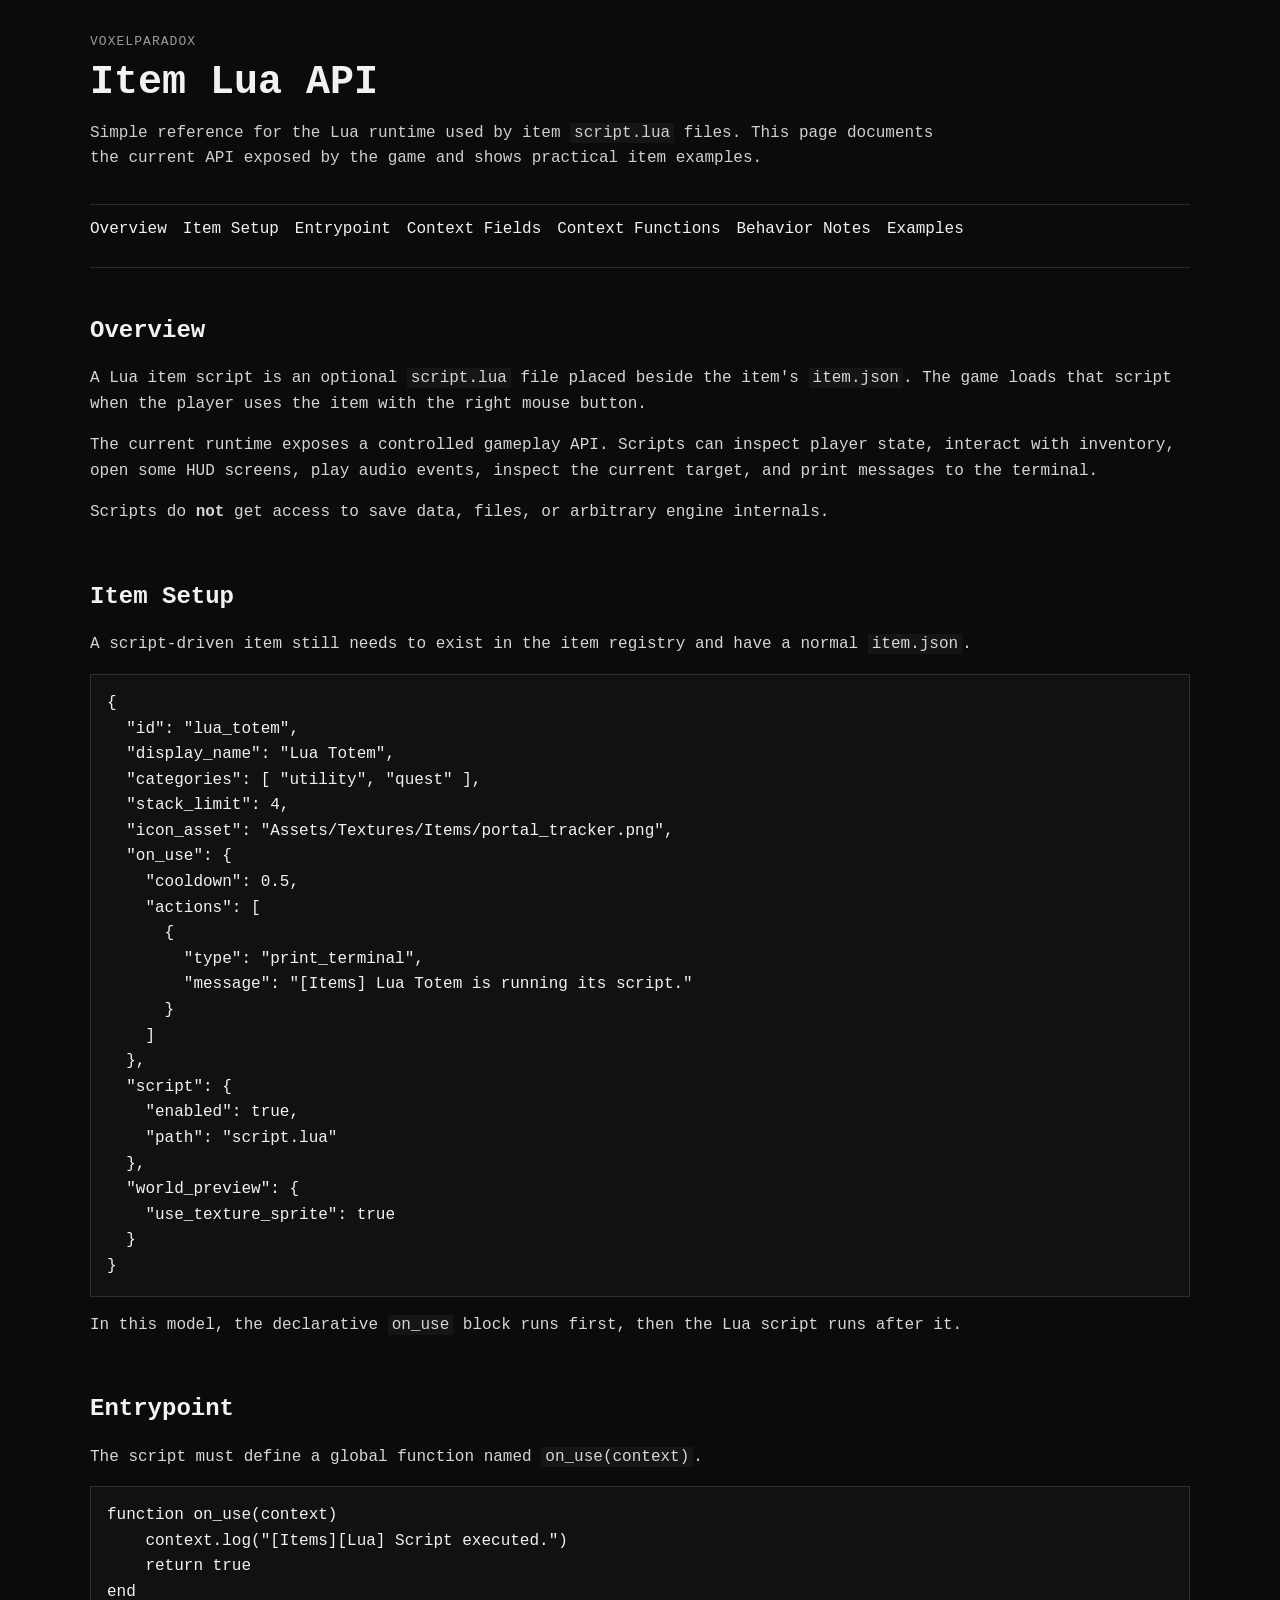
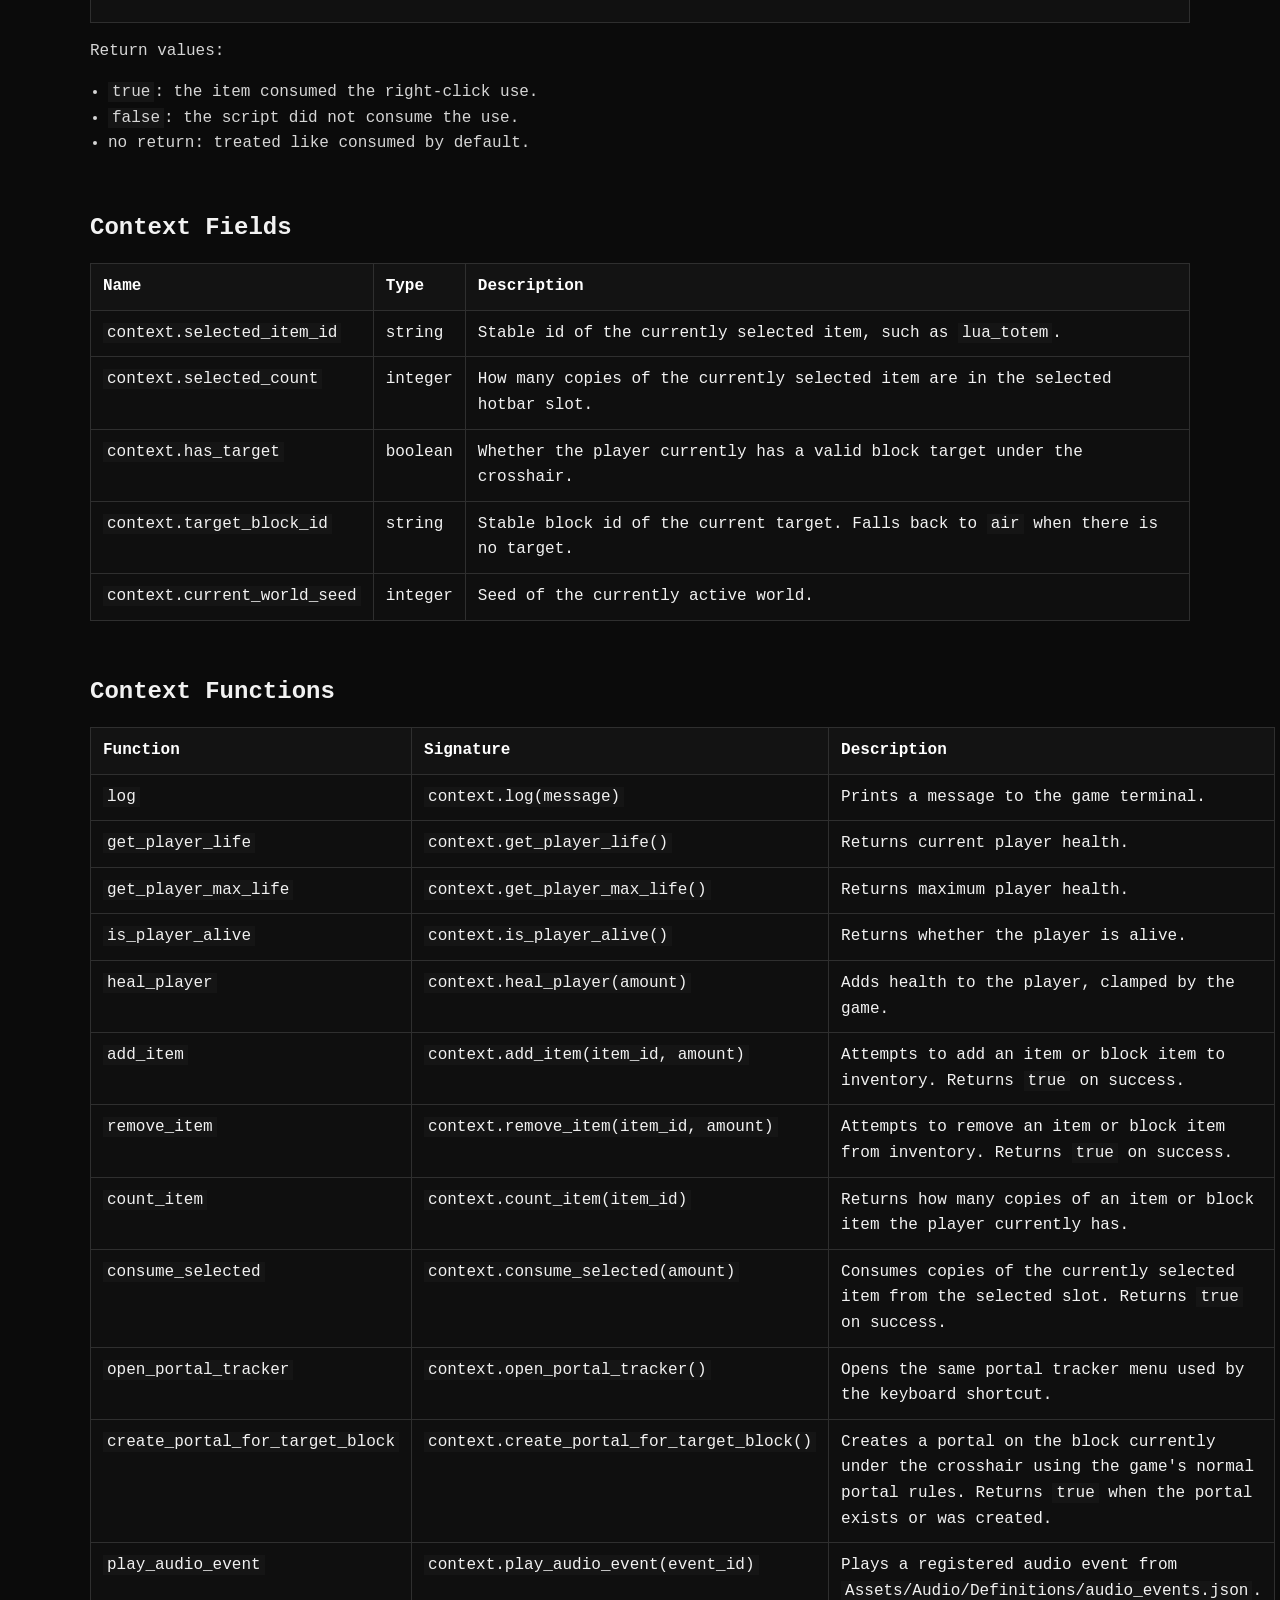
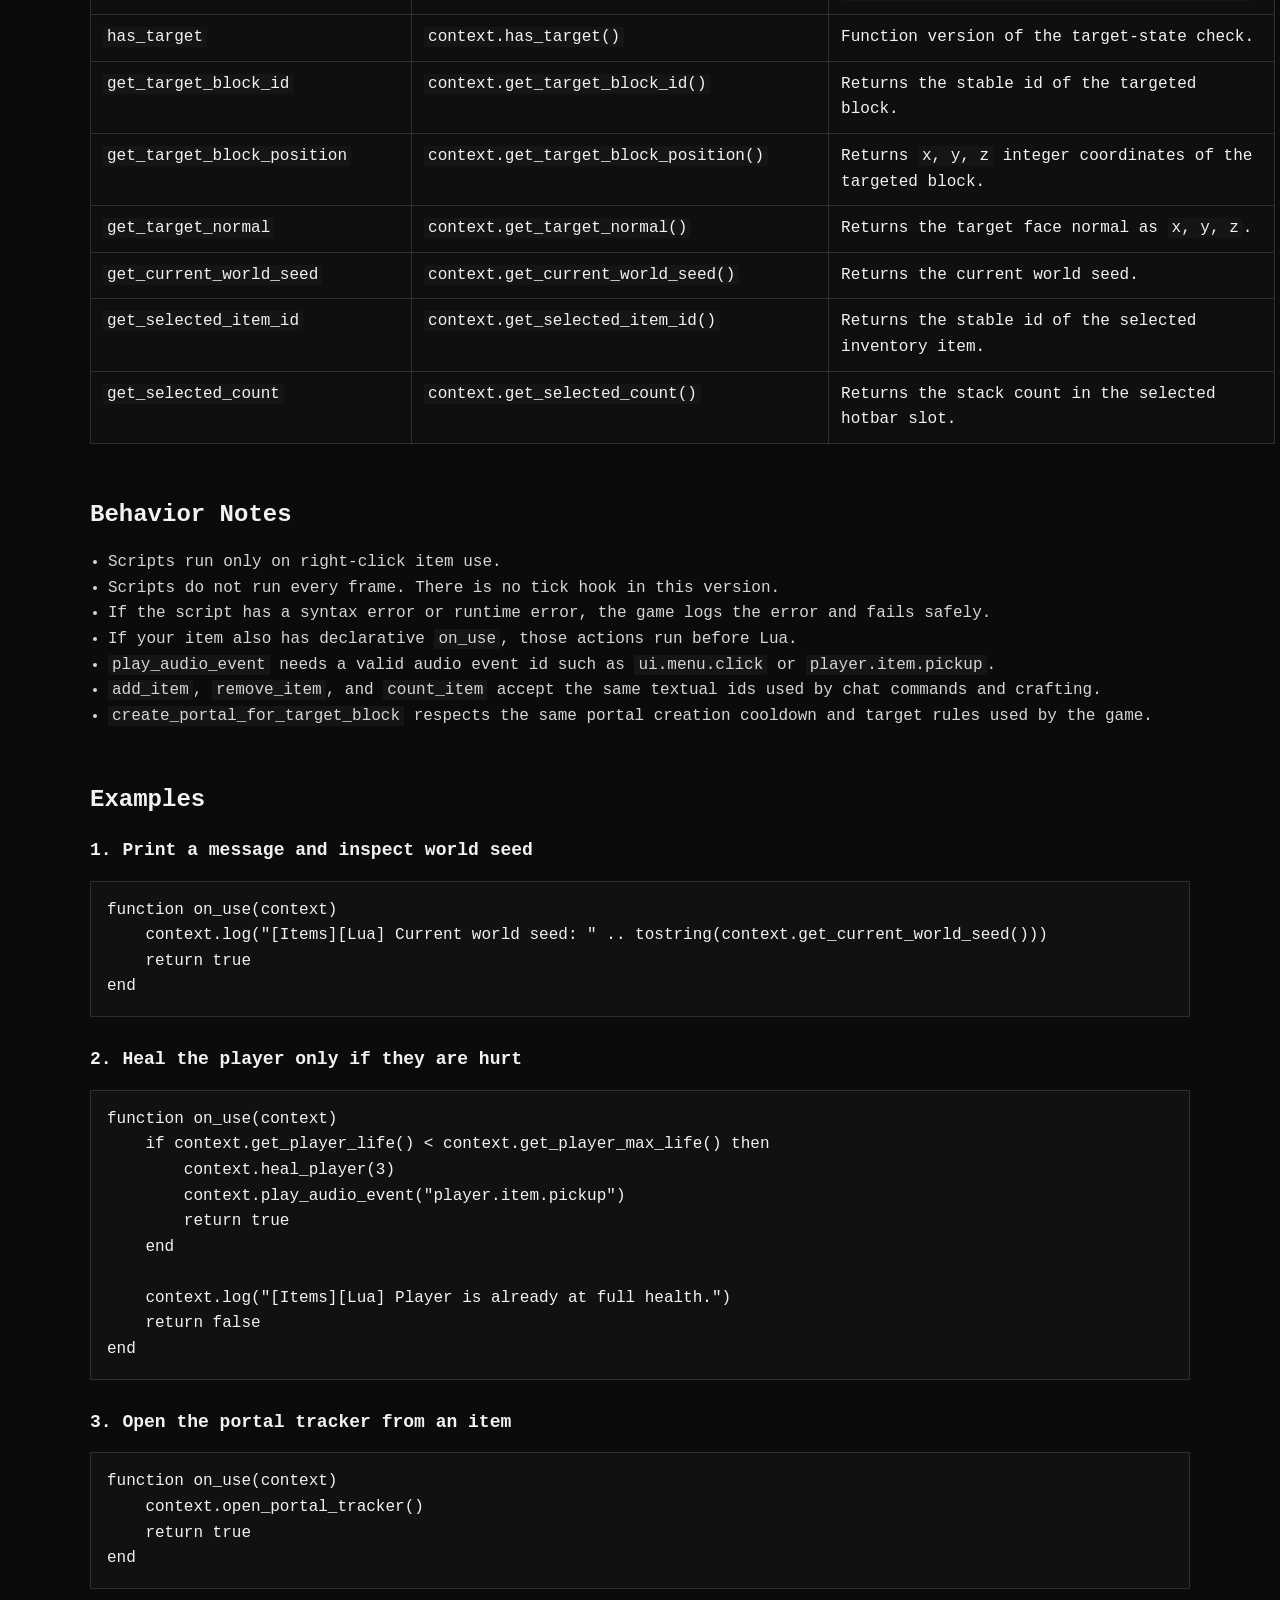
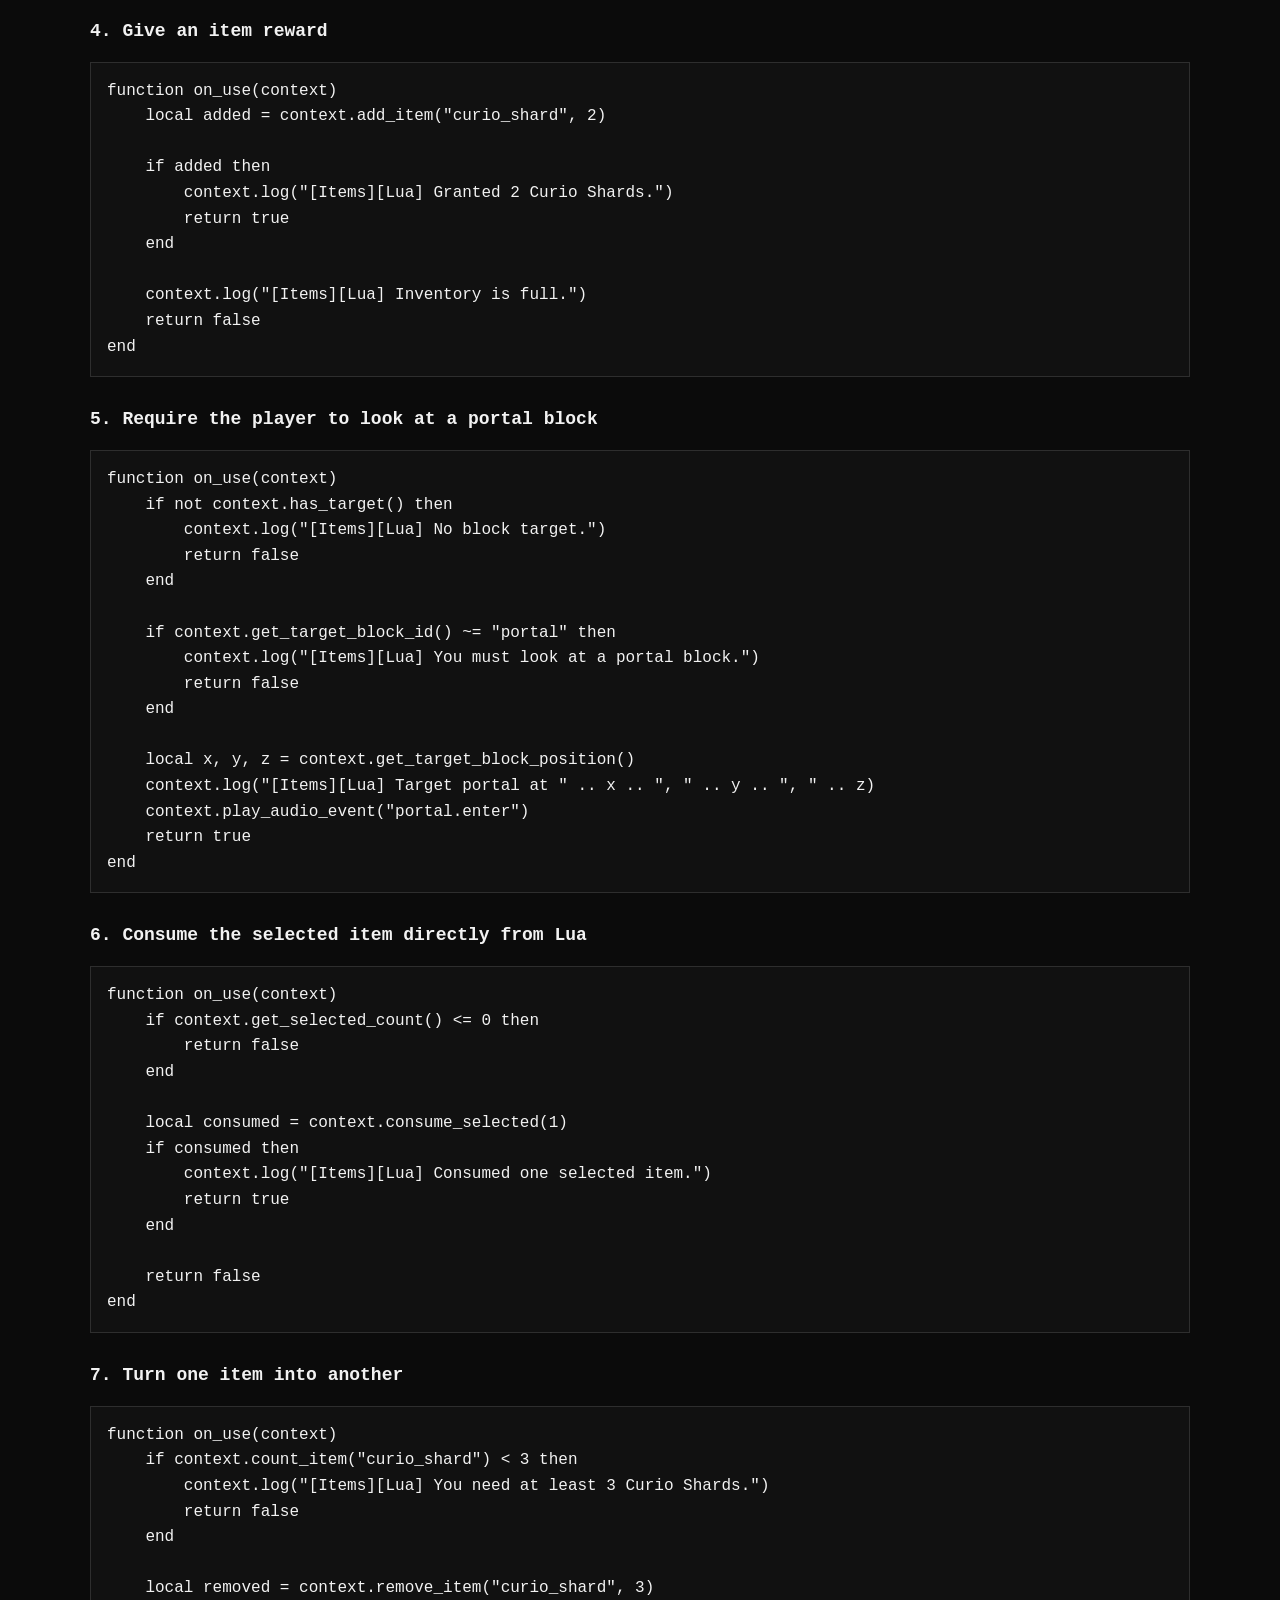
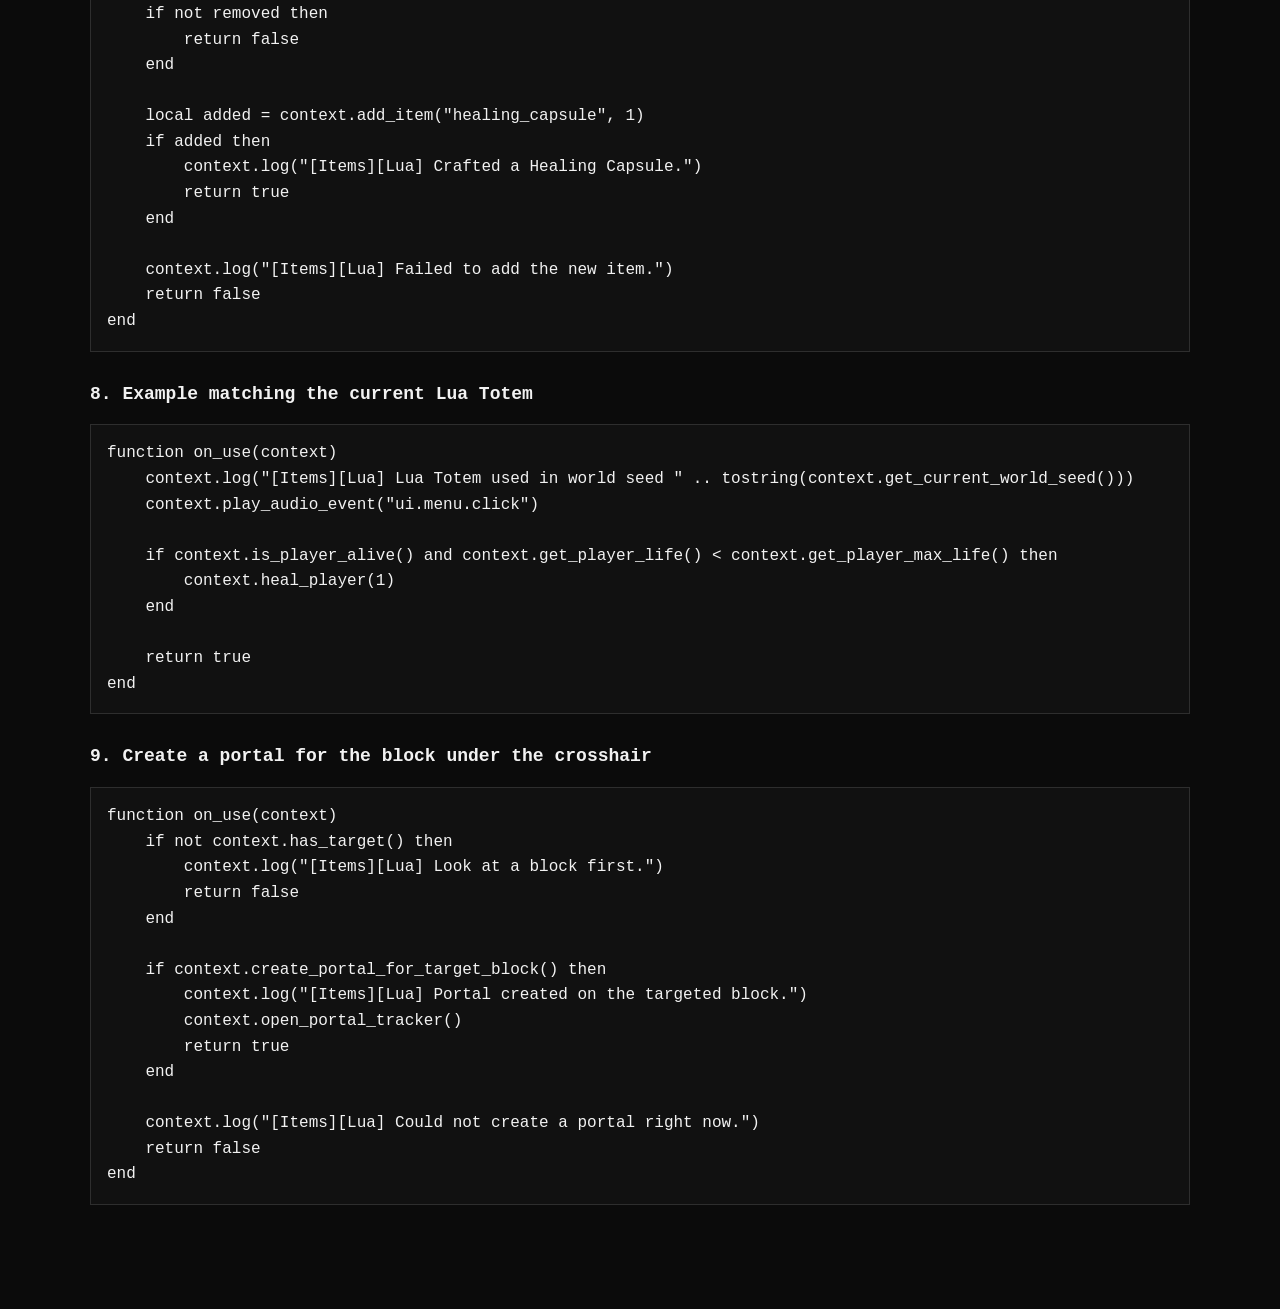
==== res/Assets/Items/!LUADOCS/index.html @ b535eaab "Add item system, editor atlas & chat selection Add item entity sources and headers (catalog, registr" ====
<!DOCTYPE html>
<html lang="en">
<head>
    <meta charset="utf-8">
    <meta name="viewport" content="width=device-width, initial-scale=1">
    <title>VoxelParadox Item Lua API Docs</title>
    <link rel="stylesheet" href="styles.css">
</head>
<body>
    <div class="page">
        <header class="hero">
            <p class="eyebrow">VoxelParadox</p>
            <h1>Item Lua API</h1>
            <p class="lead">
                Simple reference for the Lua runtime used by item <code>script.lua</code> files.
                This page documents the current API exposed by the game and shows practical item examples.
            </p>
        </header>

        <nav class="toc">
            <a href="#overview">Overview</a>
            <a href="#setup">Item Setup</a>
            <a href="#entrypoint">Entrypoint</a>
            <a href="#context-fields">Context Fields</a>
            <a href="#context-functions">Context Functions</a>
            <a href="#behavior-notes">Behavior Notes</a>
            <a href="#examples">Examples</a>
        </nav>

        <main>
            <section id="overview">
                <h2>Overview</h2>
                <p>
                    A Lua item script is an optional <code>script.lua</code> file placed beside the item's
                    <code>item.json</code>. The game loads that script when the player uses the item with the right mouse button.
                </p>
                <p>
                    The current runtime exposes a controlled gameplay API. Scripts can inspect player state,
                    interact with inventory, open some HUD screens, play audio events, inspect the current target,
                    and print messages to the terminal.
                </p>
                <p>
                    Scripts do <strong>not</strong> get access to save data, files, or arbitrary engine internals.
                </p>
            </section>

            <section id="setup">
                <h2>Item Setup</h2>
                <p>
                    A script-driven item still needs to exist in the item registry and have a normal
                    <code>item.json</code>.
                </p>
<pre><code>{
  "id": "lua_totem",
  "display_name": "Lua Totem",
  "categories": [ "utility", "quest" ],
  "stack_limit": 4,
  "icon_asset": "Assets/Textures/Items/portal_tracker.png",
  "on_use": {
    "cooldown": 0.5,
    "actions": [
      {
        "type": "print_terminal",
        "message": "[Items] Lua Totem is running its script."
      }
    ]
  },
  "script": {
    "enabled": true,
    "path": "script.lua"
  },
  "world_preview": {
    "use_texture_sprite": true
  }
}</code></pre>
                <p>
                    In this model, the declarative <code>on_use</code> block runs first, then the Lua script runs after it.
                </p>
            </section>

            <section id="entrypoint">
                <h2>Entrypoint</h2>
                <p>The script must define a global function named <code>on_use(context)</code>.</p>
<pre><code>function on_use(context)
    context.log("[Items][Lua] Script executed.")
    return true
end</code></pre>
                <p>
                    Return values:
                </p>
                <ul>
                    <li><code>true</code>: the item consumed the right-click use.</li>
                    <li><code>false</code>: the script did not consume the use.</li>
                    <li>no return: treated like consumed by default.</li>
                </ul>
            </section>

            <section id="context-fields">
                <h2>Context Fields</h2>
                <table>
                    <thead>
                        <tr>
                            <th>Name</th>
                            <th>Type</th>
                            <th>Description</th>
                        </tr>
                    </thead>
                    <tbody>
                        <tr>
                            <td><code>context.selected_item_id</code></td>
                            <td>string</td>
                            <td>Stable id of the currently selected item, such as <code>lua_totem</code>.</td>
                        </tr>
                        <tr>
                            <td><code>context.selected_count</code></td>
                            <td>integer</td>
                            <td>How many copies of the currently selected item are in the selected hotbar slot.</td>
                        </tr>
                        <tr>
                            <td><code>context.has_target</code></td>
                            <td>boolean</td>
                            <td>Whether the player currently has a valid block target under the crosshair.</td>
                        </tr>
                        <tr>
                            <td><code>context.target_block_id</code></td>
                            <td>string</td>
                            <td>Stable block id of the current target. Falls back to <code>air</code> when there is no target.</td>
                        </tr>
                        <tr>
                            <td><code>context.current_world_seed</code></td>
                            <td>integer</td>
                            <td>Seed of the currently active world.</td>
                        </tr>
                    </tbody>
                </table>
            </section>

            <section id="context-functions">
                <h2>Context Functions</h2>
                <table>
                    <thead>
                        <tr>
                            <th>Function</th>
                            <th>Signature</th>
                            <th>Description</th>
                        </tr>
                    </thead>
                    <tbody>
                        <tr>
                            <td><code>log</code></td>
                            <td><code>context.log(message)</code></td>
                            <td>Prints a message to the game terminal.</td>
                        </tr>
                        <tr>
                            <td><code>get_player_life</code></td>
                            <td><code>context.get_player_life()</code></td>
                            <td>Returns current player health.</td>
                        </tr>
                        <tr>
                            <td><code>get_player_max_life</code></td>
                            <td><code>context.get_player_max_life()</code></td>
                            <td>Returns maximum player health.</td>
                        </tr>
                        <tr>
                            <td><code>is_player_alive</code></td>
                            <td><code>context.is_player_alive()</code></td>
                            <td>Returns whether the player is alive.</td>
                        </tr>
                        <tr>
                            <td><code>heal_player</code></td>
                            <td><code>context.heal_player(amount)</code></td>
                            <td>Adds health to the player, clamped by the game.</td>
                        </tr>
                        <tr>
                            <td><code>add_item</code></td>
                            <td><code>context.add_item(item_id, amount)</code></td>
                            <td>Attempts to add an item or block item to inventory. Returns <code>true</code> on success.</td>
                        </tr>
                        <tr>
                            <td><code>remove_item</code></td>
                            <td><code>context.remove_item(item_id, amount)</code></td>
                            <td>Attempts to remove an item or block item from inventory. Returns <code>true</code> on success.</td>
                        </tr>
                        <tr>
                            <td><code>count_item</code></td>
                            <td><code>context.count_item(item_id)</code></td>
                            <td>Returns how many copies of an item or block item the player currently has.</td>
                        </tr>
                        <tr>
                            <td><code>consume_selected</code></td>
                            <td><code>context.consume_selected(amount)</code></td>
                            <td>Consumes copies of the currently selected item from the selected slot. Returns <code>true</code> on success.</td>
                        </tr>
                        <tr>
                            <td><code>open_portal_tracker</code></td>
                            <td><code>context.open_portal_tracker()</code></td>
                            <td>Opens the same portal tracker menu used by the keyboard shortcut.</td>
                        </tr>
                        <tr>
                            <td><code>create_portal_for_target_block</code></td>
                            <td><code>context.create_portal_for_target_block()</code></td>
                            <td>Creates a portal on the block currently under the crosshair using the game's normal portal rules. Returns <code>true</code> when the portal exists or was created.</td>
                        </tr>
                        <tr>
                            <td><code>play_audio_event</code></td>
                            <td><code>context.play_audio_event(event_id)</code></td>
                            <td>Plays a registered audio event from <code>Assets/Audio/Definitions/audio_events.json</code>.</td>
                        </tr>
                        <tr>
                            <td><code>has_target</code></td>
                            <td><code>context.has_target()</code></td>
                            <td>Function version of the target-state check.</td>
                        </tr>
                        <tr>
                            <td><code>get_target_block_id</code></td>
                            <td><code>context.get_target_block_id()</code></td>
                            <td>Returns the stable id of the targeted block.</td>
                        </tr>
                        <tr>
                            <td><code>get_target_block_position</code></td>
                            <td><code>context.get_target_block_position()</code></td>
                            <td>Returns <code>x, y, z</code> integer coordinates of the targeted block.</td>
                        </tr>
                        <tr>
                            <td><code>get_target_normal</code></td>
                            <td><code>context.get_target_normal()</code></td>
                            <td>Returns the target face normal as <code>x, y, z</code>.</td>
                        </tr>
                        <tr>
                            <td><code>get_current_world_seed</code></td>
                            <td><code>context.get_current_world_seed()</code></td>
                            <td>Returns the current world seed.</td>
                        </tr>
                        <tr>
                            <td><code>get_selected_item_id</code></td>
                            <td><code>context.get_selected_item_id()</code></td>
                            <td>Returns the stable id of the selected inventory item.</td>
                        </tr>
                        <tr>
                            <td><code>get_selected_count</code></td>
                            <td><code>context.get_selected_count()</code></td>
                            <td>Returns the stack count in the selected hotbar slot.</td>
                        </tr>
                    </tbody>
                </table>
            </section>

            <section id="behavior-notes">
                <h2>Behavior Notes</h2>
                <ul>
                    <li>Scripts run only on right-click item use.</li>
                    <li>Scripts do not run every frame. There is no tick hook in this version.</li>
                    <li>If the script has a syntax error or runtime error, the game logs the error and fails safely.</li>
                    <li>If your item also has declarative <code>on_use</code>, those actions run before Lua.</li>
                    <li><code>play_audio_event</code> needs a valid audio event id such as <code>ui.menu.click</code> or <code>player.item.pickup</code>.</li>
                    <li><code>add_item</code>, <code>remove_item</code>, and <code>count_item</code> accept the same textual ids used by chat commands and crafting.</li>
                    <li><code>create_portal_for_target_block</code> respects the same portal creation cooldown and target rules used by the game.</li>
                </ul>
            </section>

            <section id="examples">
                <h2>Examples</h2>

                <article class="example">
                    <h3>1. Print a message and inspect world seed</h3>
<pre><code>function on_use(context)
    context.log("[Items][Lua] Current world seed: " .. tostring(context.get_current_world_seed()))
    return true
end</code></pre>
                </article>

                <article class="example">
                    <h3>2. Heal the player only if they are hurt</h3>
<pre><code>function on_use(context)
    if context.get_player_life() &lt; context.get_player_max_life() then
        context.heal_player(3)
        context.play_audio_event("player.item.pickup")
        return true
    end

    context.log("[Items][Lua] Player is already at full health.")
    return false
end</code></pre>
                </article>

                <article class="example">
                    <h3>3. Open the portal tracker from an item</h3>
<pre><code>function on_use(context)
    context.open_portal_tracker()
    return true
end</code></pre>
                </article>

                <article class="example">
                    <h3>4. Give an item reward</h3>
<pre><code>function on_use(context)
    local added = context.add_item("curio_shard", 2)

    if added then
        context.log("[Items][Lua] Granted 2 Curio Shards.")
        return true
    end

    context.log("[Items][Lua] Inventory is full.")
    return false
end</code></pre>
                </article>

                <article class="example">
                    <h3>5. Require the player to look at a portal block</h3>
<pre><code>function on_use(context)
    if not context.has_target() then
        context.log("[Items][Lua] No block target.")
        return false
    end

    if context.get_target_block_id() ~= "portal" then
        context.log("[Items][Lua] You must look at a portal block.")
        return false
    end

    local x, y, z = context.get_target_block_position()
    context.log("[Items][Lua] Target portal at " .. x .. ", " .. y .. ", " .. z)
    context.play_audio_event("portal.enter")
    return true
end</code></pre>
                </article>

                <article class="example">
                    <h3>6. Consume the selected item directly from Lua</h3>
<pre><code>function on_use(context)
    if context.get_selected_count() &lt;= 0 then
        return false
    end

    local consumed = context.consume_selected(1)
    if consumed then
        context.log("[Items][Lua] Consumed one selected item.")
        return true
    end

    return false
end</code></pre>
                </article>

                <article class="example">
                    <h3>7. Turn one item into another</h3>
<pre><code>function on_use(context)
    if context.count_item("curio_shard") &lt; 3 then
        context.log("[Items][Lua] You need at least 3 Curio Shards.")
        return false
    end

    local removed = context.remove_item("curio_shard", 3)
    if not removed then
        return false
    end

    local added = context.add_item("healing_capsule", 1)
    if added then
        context.log("[Items][Lua] Crafted a Healing Capsule.")
        return true
    end

    context.log("[Items][Lua] Failed to add the new item.")
    return false
end</code></pre>
                </article>

                <article class="example">
                    <h3>8. Example matching the current Lua Totem</h3>
<pre><code>function on_use(context)
    context.log("[Items][Lua] Lua Totem used in world seed " .. tostring(context.get_current_world_seed()))
    context.play_audio_event("ui.menu.click")

    if context.is_player_alive() and context.get_player_life() &lt; context.get_player_max_life() then
        context.heal_player(1)
    end

    return true
end</code></pre>
                </article>

                <article class="example">
                    <h3>9. Create a portal for the block under the crosshair</h3>
<pre><code>function on_use(context)
    if not context.has_target() then
        context.log("[Items][Lua] Look at a block first.")
        return false
    end

    if context.create_portal_for_target_block() then
        context.log("[Items][Lua] Portal created on the targeted block.")
        context.open_portal_tracker()
        return true
    end

    context.log("[Items][Lua] Could not create a portal right now.")
    return false
end</code></pre>
                </article>
            </section>
        </main>
    </div>
</body>
</html>
---- res/Assets/Items/!LUADOCS/styles.css ----
html {
    color-scheme: dark;
}

body {
    margin: 0;
    font-family: "Courier New", Courier, monospace;
    background: #0b0b0b;
    color: #f2f2f2;
    line-height: 1.6;
}

.page {
    width: min(1100px, calc(100% - 48px));
    margin: 0 auto;
    padding: 32px 0 64px;
}

.hero {
    margin-bottom: 32px;
}

.eyebrow {
    margin: 0 0 8px;
    color: #9a9a9a;
    text-transform: uppercase;
    letter-spacing: 0.08em;
    font-size: 13px;
}

h1,
h2,
h3 {
    margin: 0 0 16px;
    font-weight: 700;
}

h1 {
    font-size: 40px;
    line-height: 1.1;
}

h2 {
    font-size: 24px;
    padding-top: 12px;
}

h3 {
    font-size: 18px;
}

.lead {
    max-width: 880px;
    color: #cfcfcf;
}

.toc {
    display: flex;
    flex-wrap: wrap;
    gap: 12px 16px;
    padding: 12px 0 24px;
    border-top: 1px solid #2b2b2b;
    border-bottom: 1px solid #2b2b2b;
    margin-bottom: 32px;
}

.toc a {
    color: #f2f2f2;
    text-decoration: none;
}

.toc a:hover {
    text-decoration: underline;
}

section {
    margin-bottom: 40px;
}

p,
li {
    color: #d6d6d6;
}

code {
    font-family: "Courier New", Courier, monospace;
    background: #151515;
    padding: 1px 4px;
}

pre {
    margin: 16px 0;
    padding: 16px;
    overflow-x: auto;
    background: #111111;
    border: 1px solid #2e2e2e;
}

pre code {
    padding: 0;
    background: transparent;
}

table {
    width: 100%;
    border-collapse: collapse;
    margin-top: 16px;
}

th,
td {
    text-align: left;
    vertical-align: top;
    border: 1px solid #2f2f2f;
    padding: 10px 12px;
}

th {
    color: #ffffff;
    background: #131313;
}

td {
    background: #0f0f0f;
}

.example {
    margin-bottom: 28px;
}

ul {
    padding-left: 18px;
}

@media (max-width: 720px) {
    .page {
        width: calc(100% - 28px);
        padding-top: 24px;
    }

    h1 {
        font-size: 30px;
    }

    .toc {
        flex-direction: column;
        gap: 8px;
    }
}
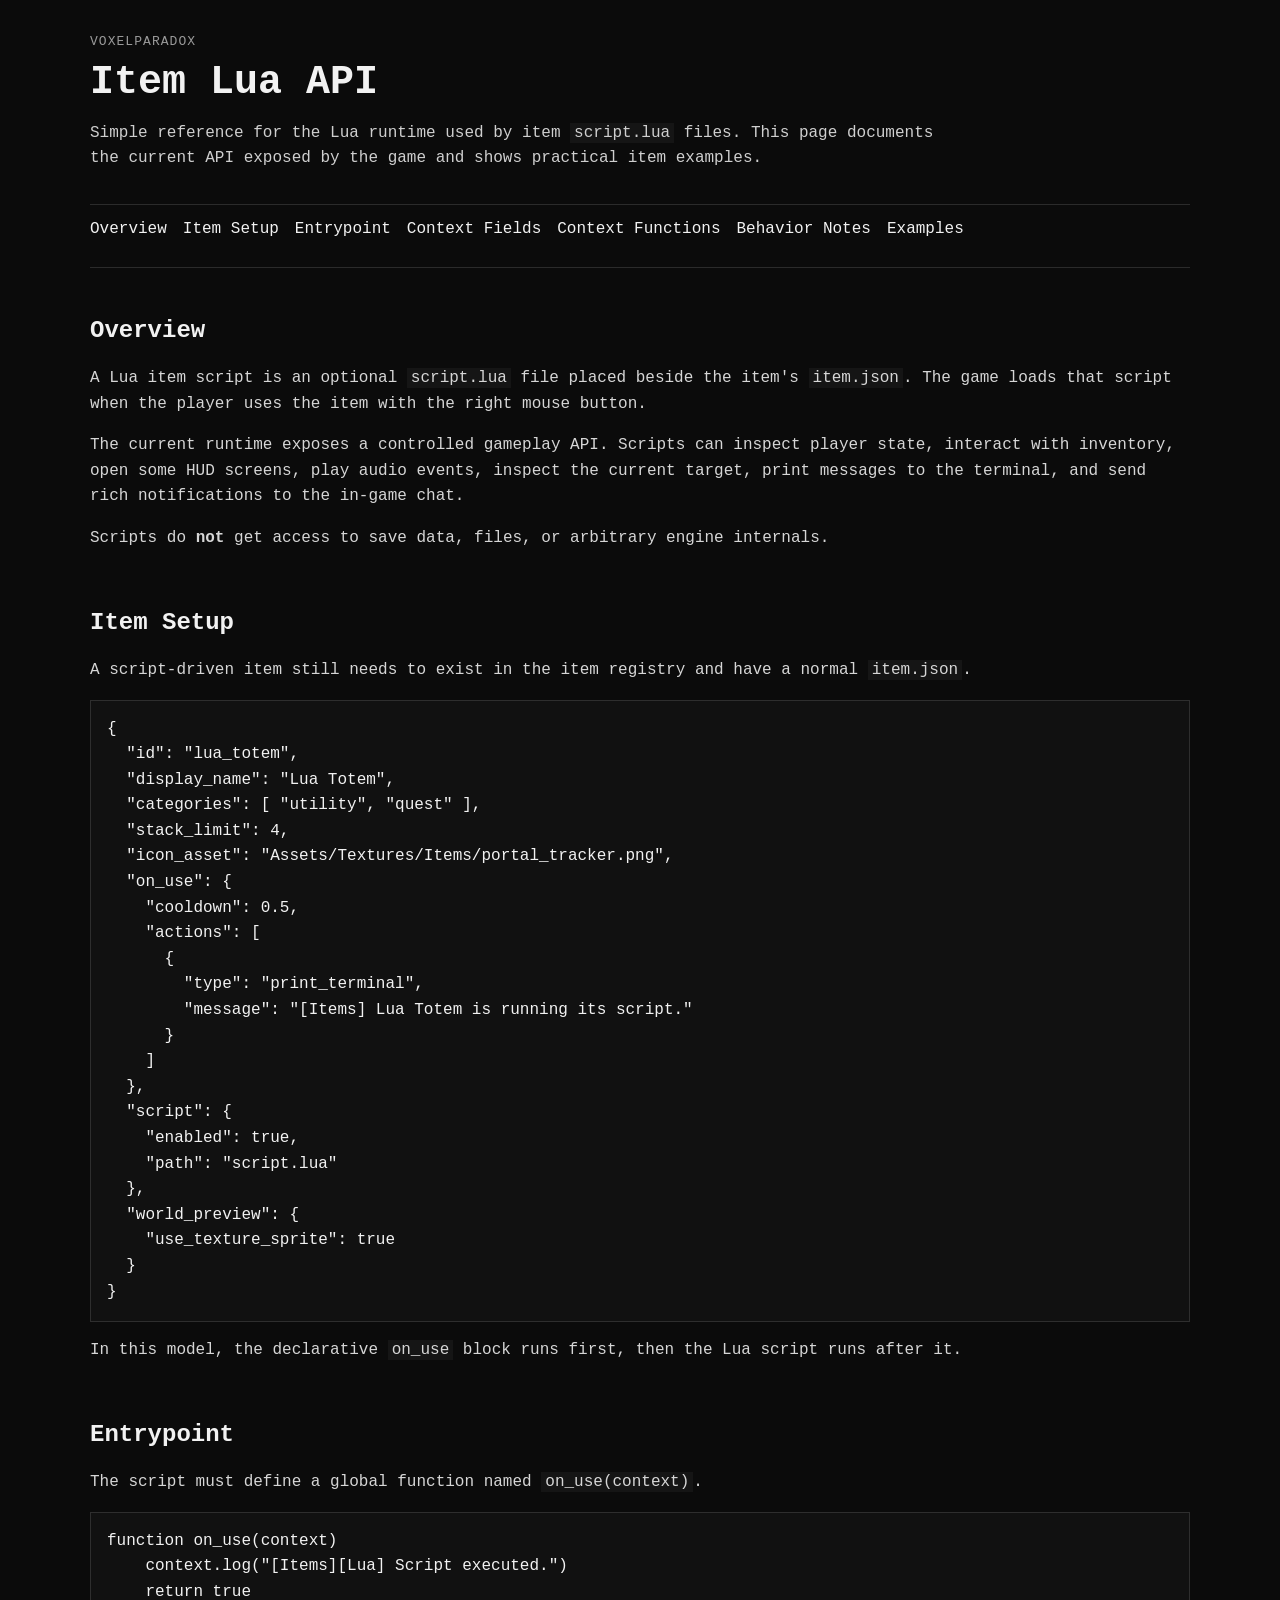
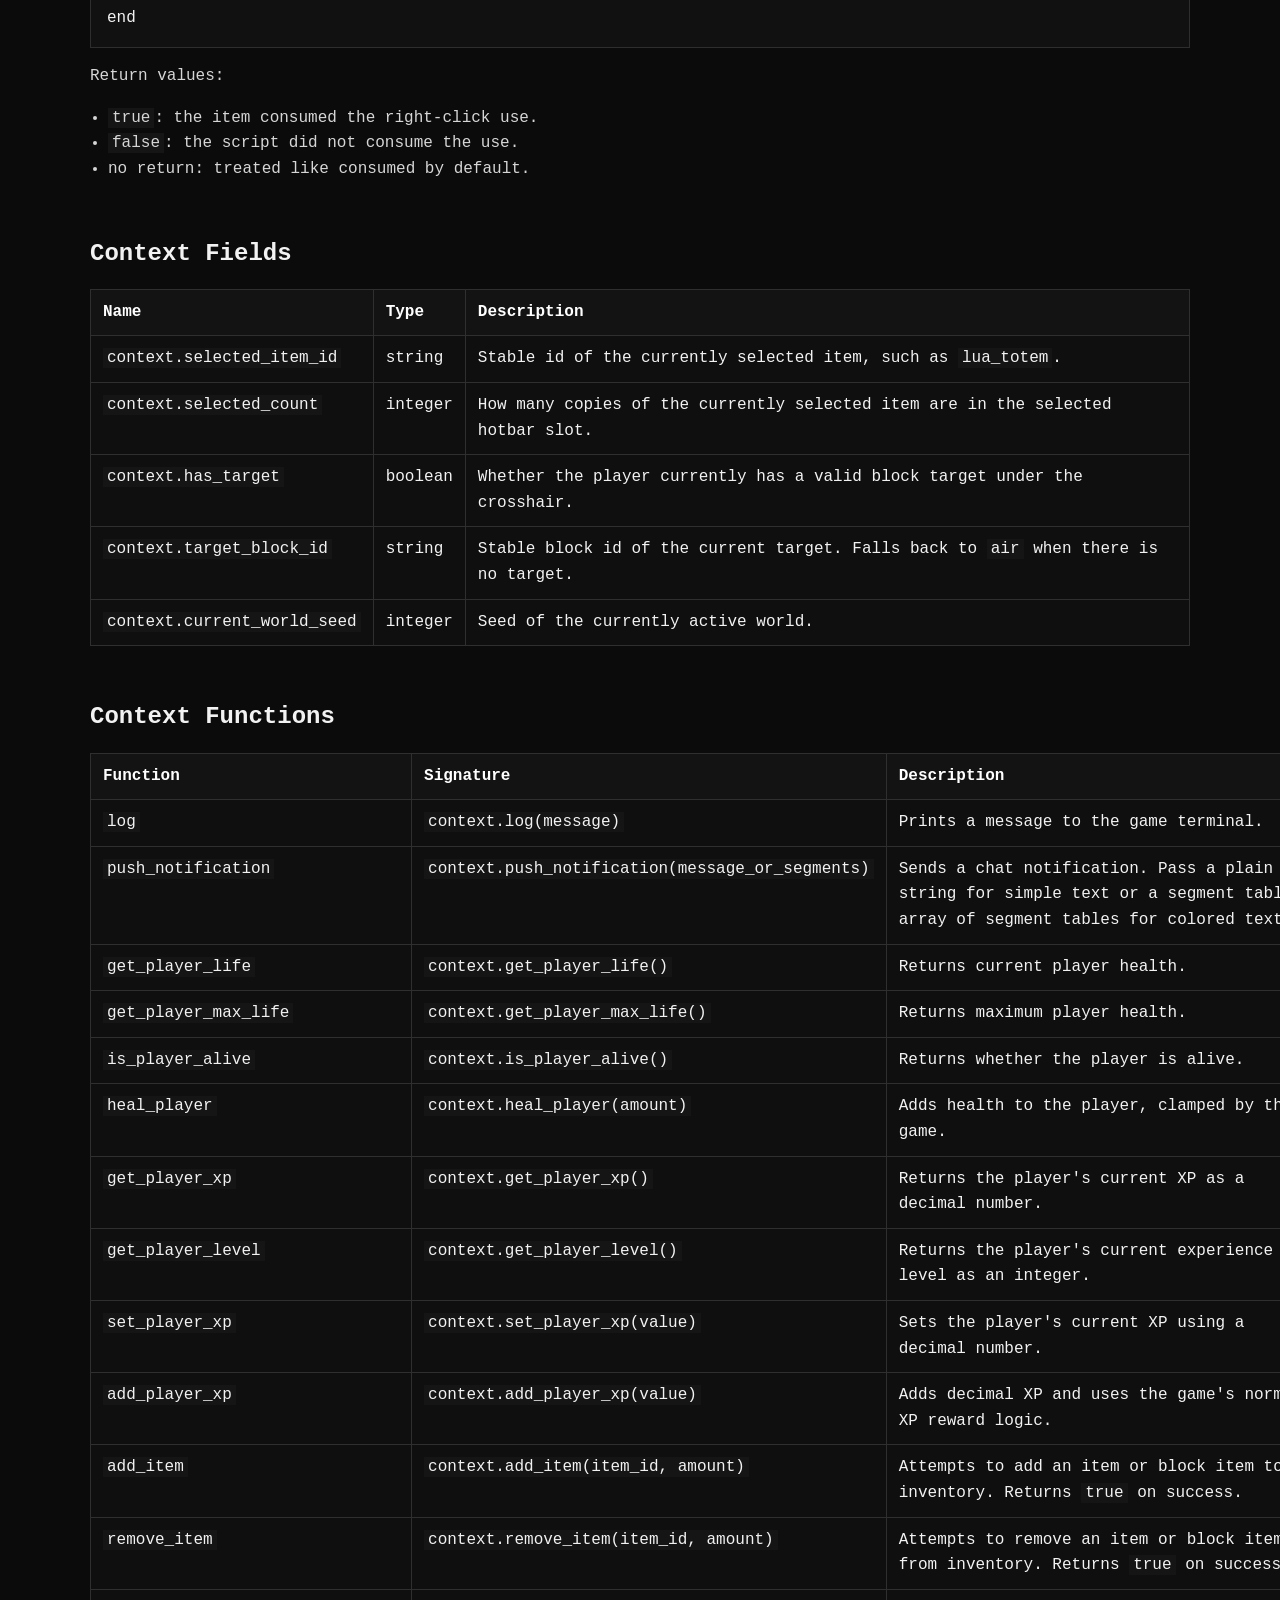
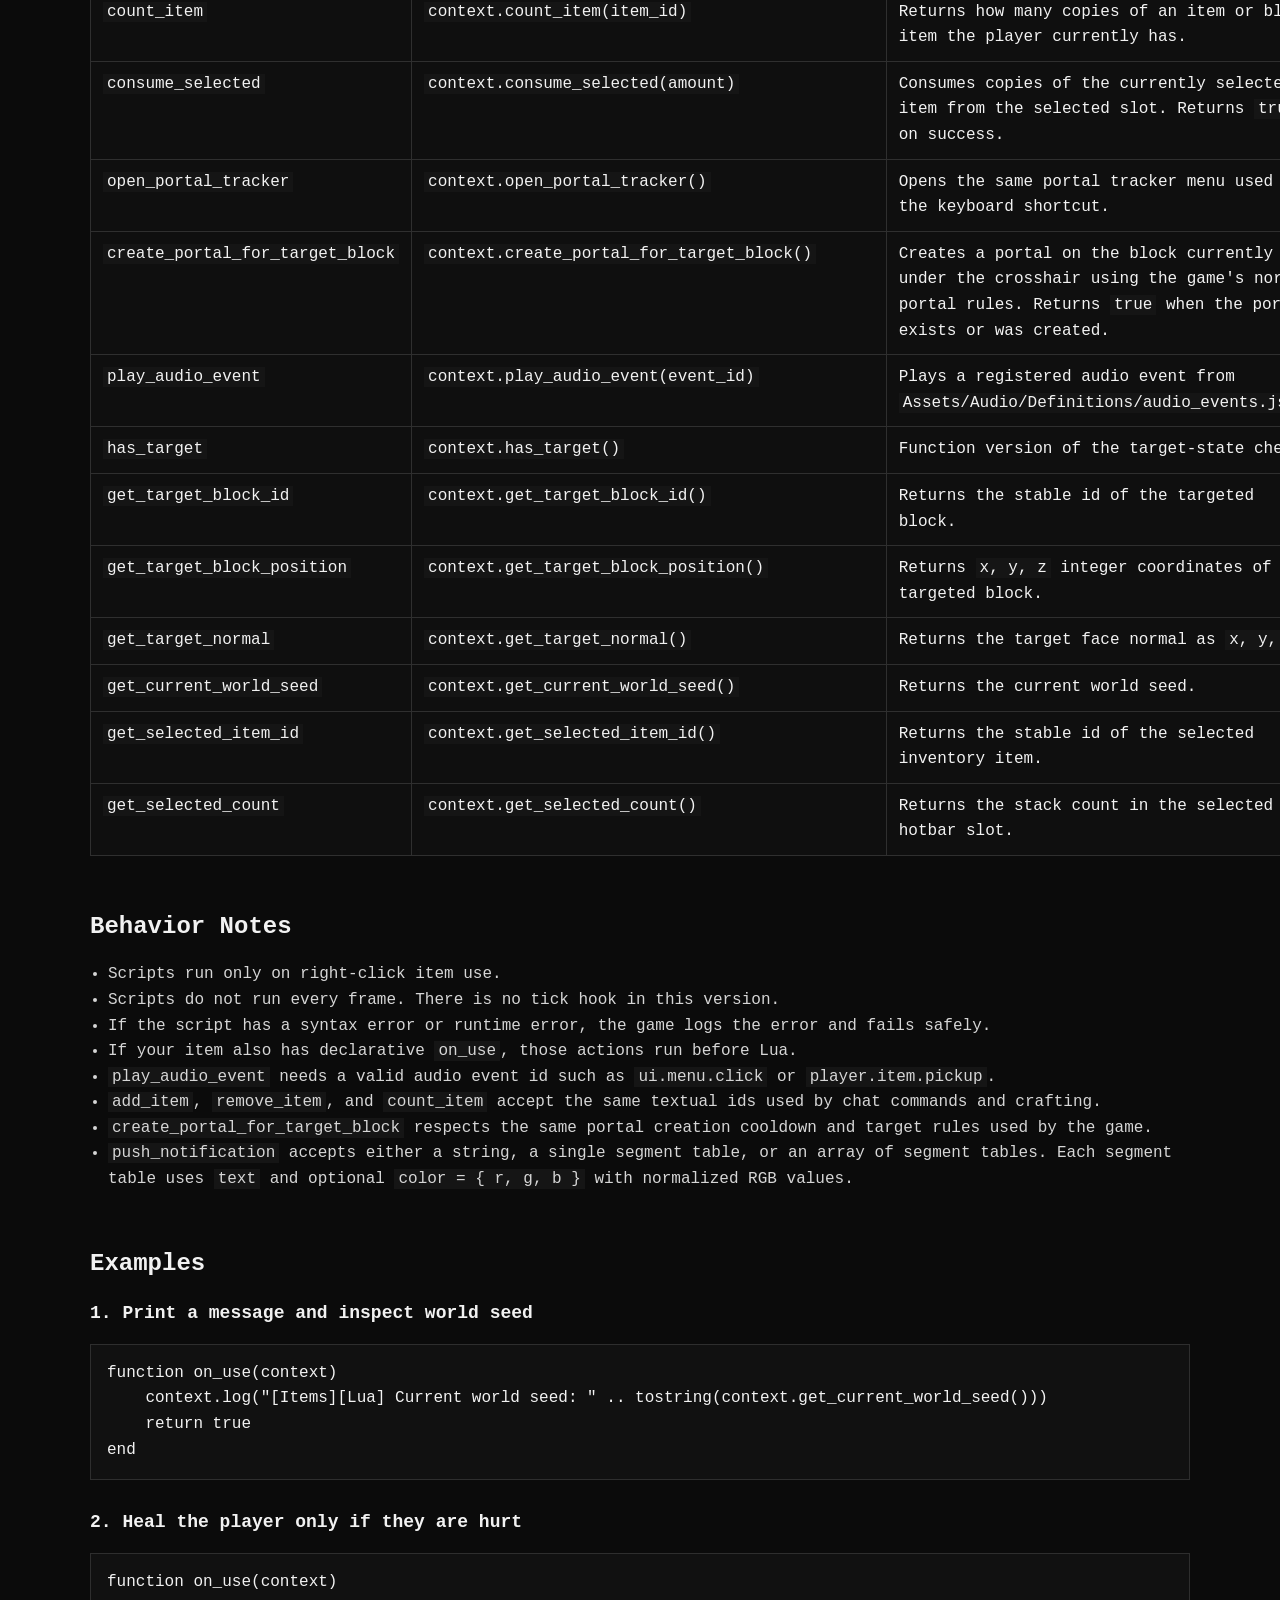
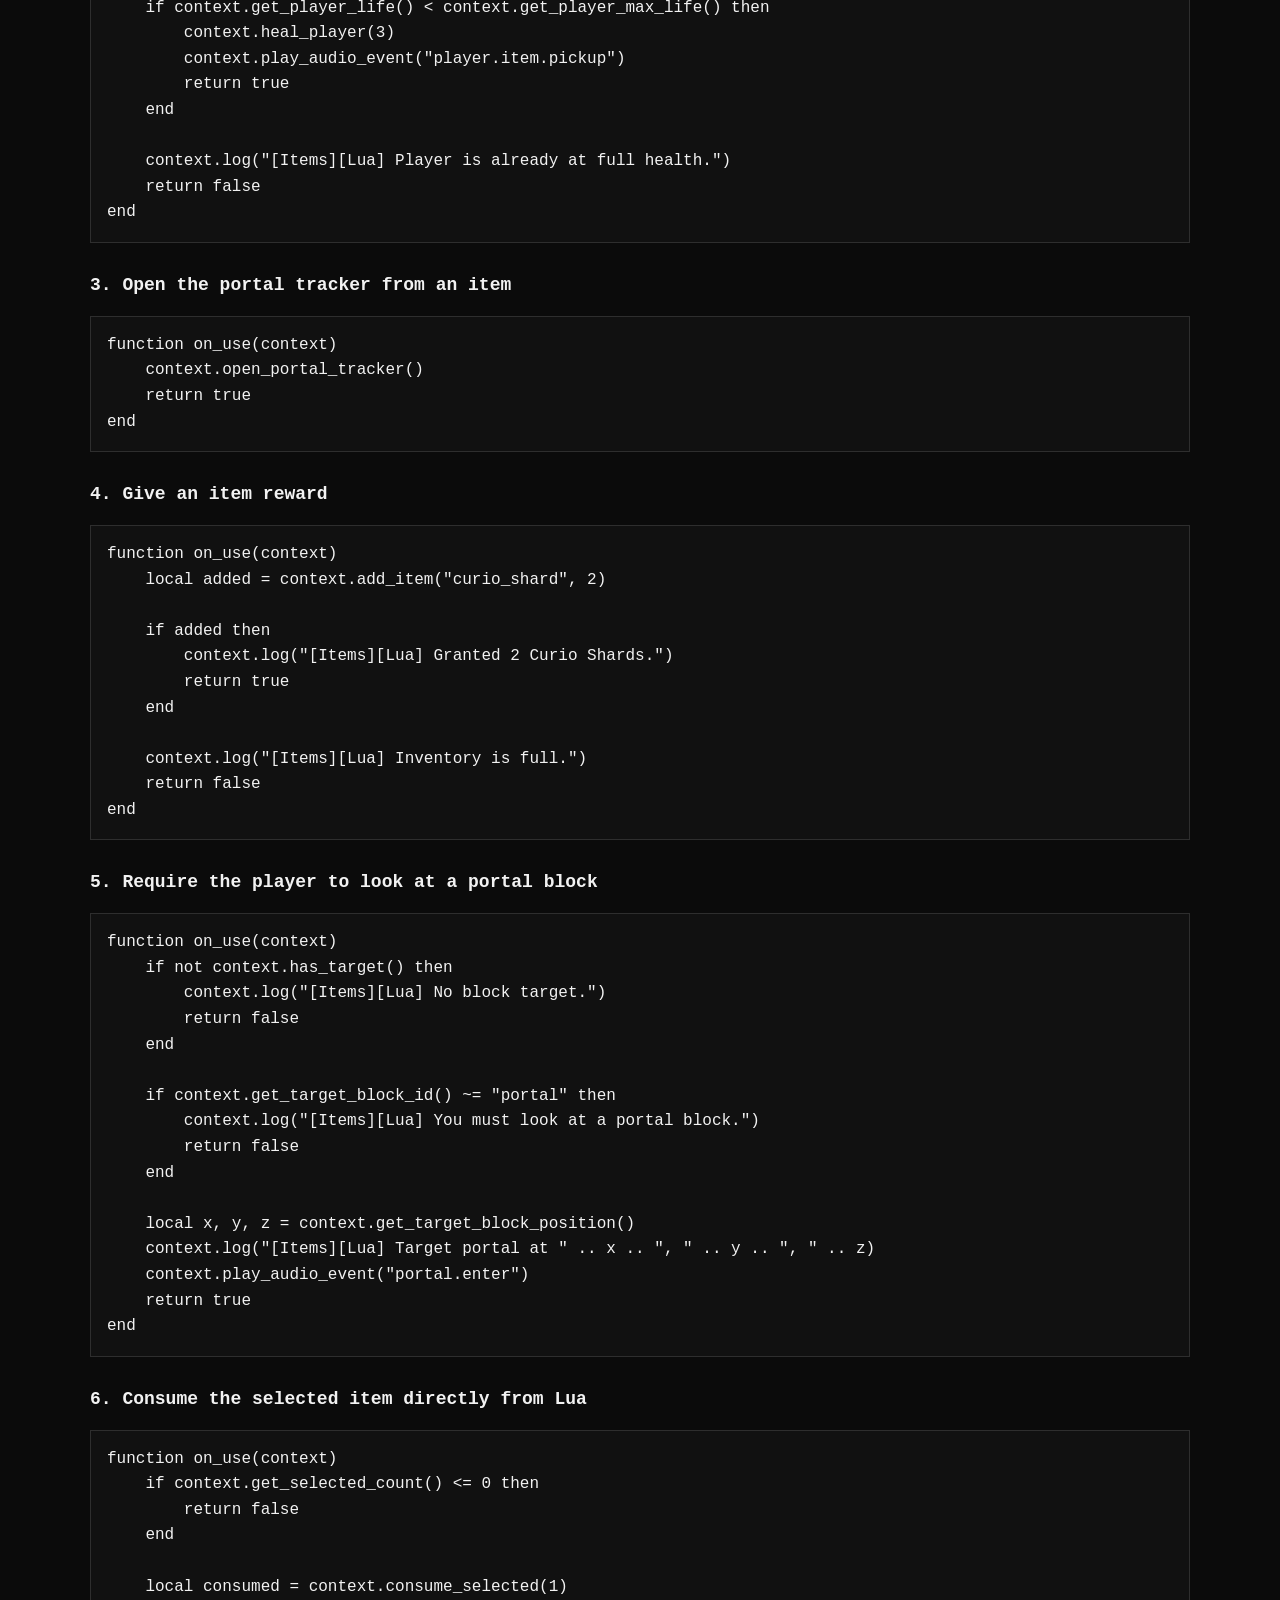
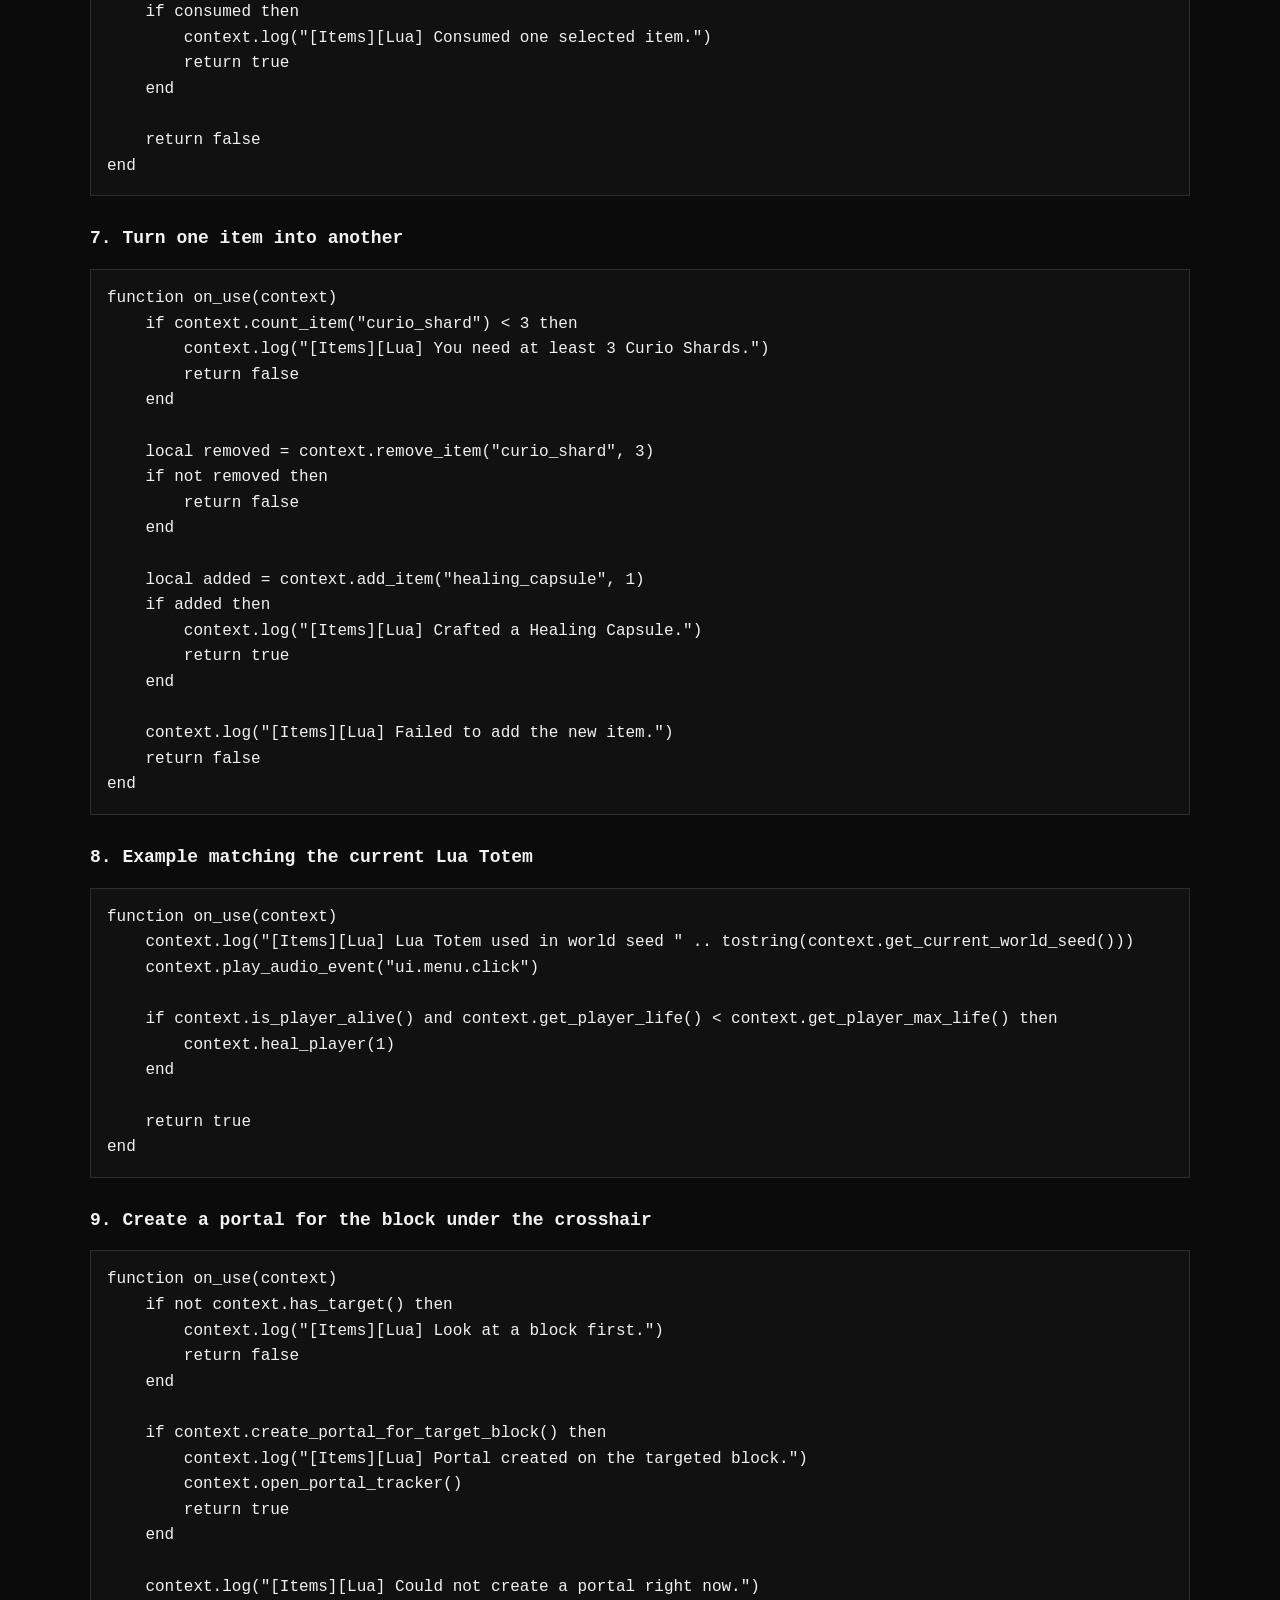
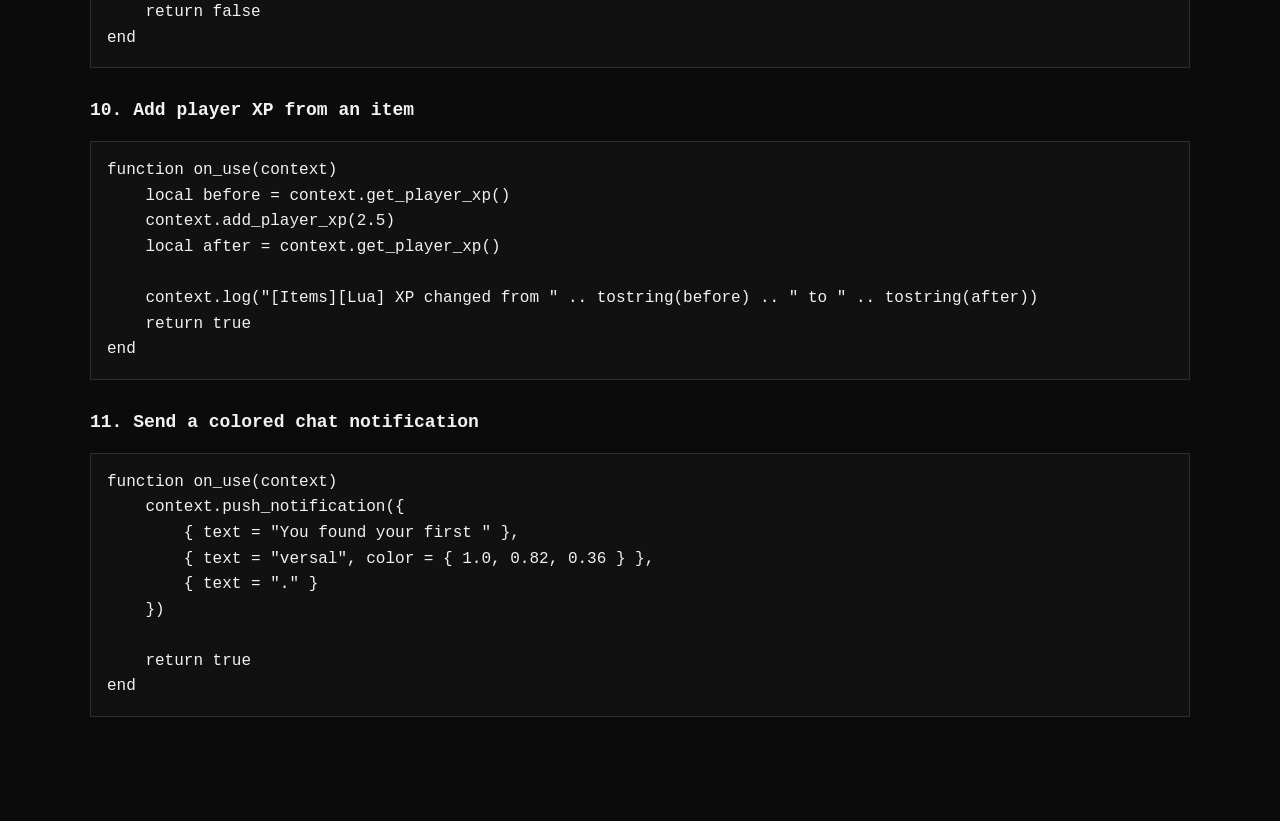
==== commit ce7bbaf6: "Reorganize source layout and add runtime app Restructure project folders and include paths for clear" ====
--- a/res/Assets/Items/!LUADOCS/index.html
+++ b/res/Assets/Items/!LUADOCS/index.html
@@ -37,7 +37,7 @@
                 <p>
                     The current runtime exposes a controlled gameplay API. Scripts can inspect player state,
                     interact with inventory, open some HUD screens, play audio events, inspect the current target,
-                    and print messages to the terminal.
+                    print messages to the terminal, and send rich notifications to the in-game chat.
                 </p>
                 <p>
                     Scripts do <strong>not</strong> get access to save data, files, or arbitrary engine internals.
@@ -152,6 +152,11 @@
                             <td>Prints a message to the game terminal.</td>
                         </tr>
                         <tr>
+                            <td><code>push_notification</code></td>
+                            <td><code>context.push_notification(message_or_segments)</code></td>
+                            <td>Sends a chat notification. Pass a plain string for simple text or a segment table / array of segment tables for colored text.</td>
+                        </tr>
+                        <tr>
                             <td><code>get_player_life</code></td>
                             <td><code>context.get_player_life()</code></td>
                             <td>Returns current player health.</td>
@@ -170,6 +175,26 @@
                             <td><code>heal_player</code></td>
                             <td><code>context.heal_player(amount)</code></td>
                             <td>Adds health to the player, clamped by the game.</td>
+                        </tr>
+                        <tr>
+                            <td><code>get_player_xp</code></td>
+                            <td><code>context.get_player_xp()</code></td>
+                            <td>Returns the player's current XP as a decimal number.</td>
+                        </tr>
+                        <tr>
+                            <td><code>get_player_level</code></td>
+                            <td><code>context.get_player_level()</code></td>
+                            <td>Returns the player's current experience level as an integer.</td>
+                        </tr>
+                        <tr>
+                            <td><code>set_player_xp</code></td>
+                            <td><code>context.set_player_xp(value)</code></td>
+                            <td>Sets the player's current XP using a decimal number.</td>
+                        </tr>
+                        <tr>
+                            <td><code>add_player_xp</code></td>
+                            <td><code>context.add_player_xp(value)</code></td>
+                            <td>Adds decimal XP and uses the game's normal XP reward logic.</td>
                         </tr>
                         <tr>
                             <td><code>add_item</code></td>
@@ -255,6 +280,7 @@
                     <li><code>play_audio_event</code> needs a valid audio event id such as <code>ui.menu.click</code> or <code>player.item.pickup</code>.</li>
                     <li><code>add_item</code>, <code>remove_item</code>, and <code>count_item</code> accept the same textual ids used by chat commands and crafting.</li>
                     <li><code>create_portal_for_target_block</code> respects the same portal creation cooldown and target rules used by the game.</li>
+                    <li><code>push_notification</code> accepts either a string, a single segment table, or an array of segment tables. Each segment table uses <code>text</code> and optional <code>color = { r, g, b }</code> with normalized RGB values.</li>
                 </ul>
             </section>
 
@@ -399,6 +425,31 @@
     return false
 end</code></pre>
                 </article>
+
+                <article class="example">
+                    <h3>10. Add player XP from an item</h3>
+<pre><code>function on_use(context)
+    local before = context.get_player_xp()
+    context.add_player_xp(2.5)
+    local after = context.get_player_xp()
+
+    context.log("[Items][Lua] XP changed from " .. tostring(before) .. " to " .. tostring(after))
+    return true
+end</code></pre>
+                </article>
+
+                <article class="example">
+                    <h3>11. Send a colored chat notification</h3>
+<pre><code>function on_use(context)
+    context.push_notification({
+        { text = "You found your first " },
+        { text = "versal", color = { 1.0, 0.82, 0.36 } },
+        { text = "." }
+    })
+
+    return true
+end</code></pre>
+                </article>
             </section>
         </main>
     </div>
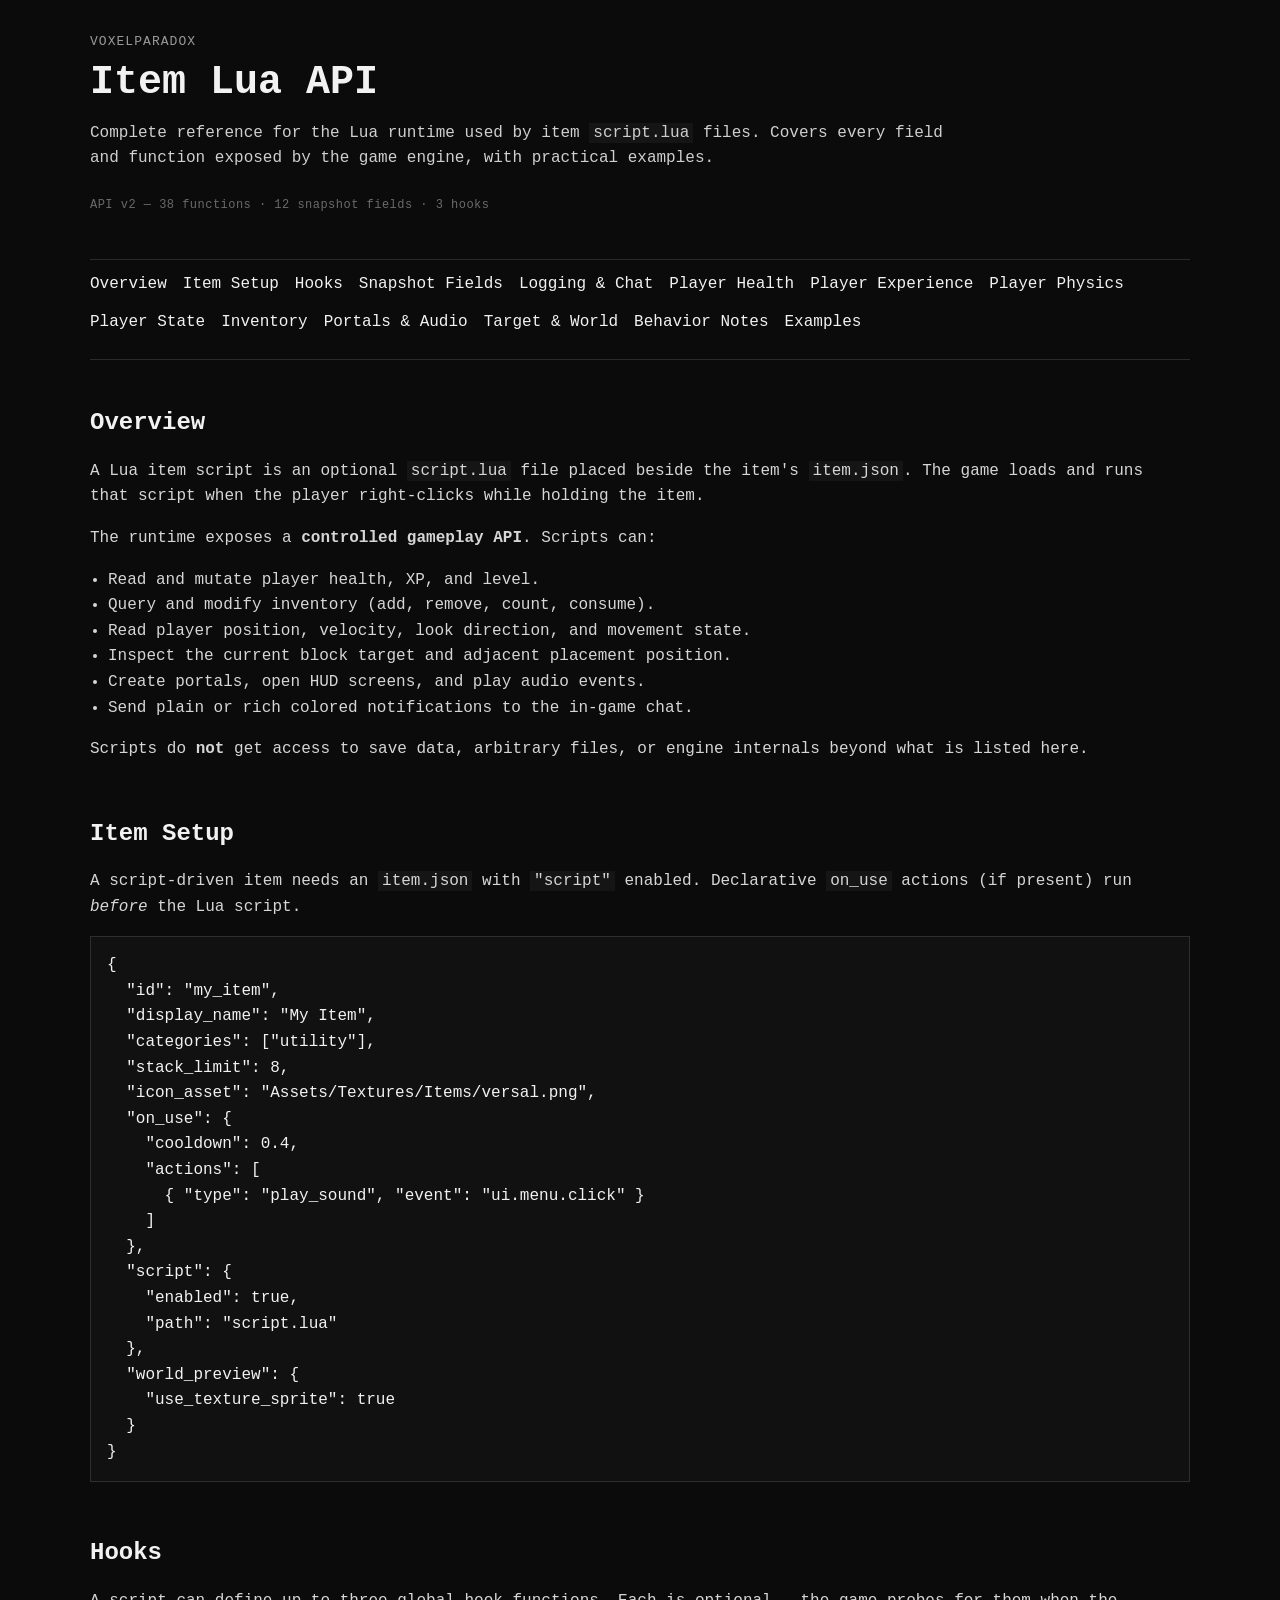
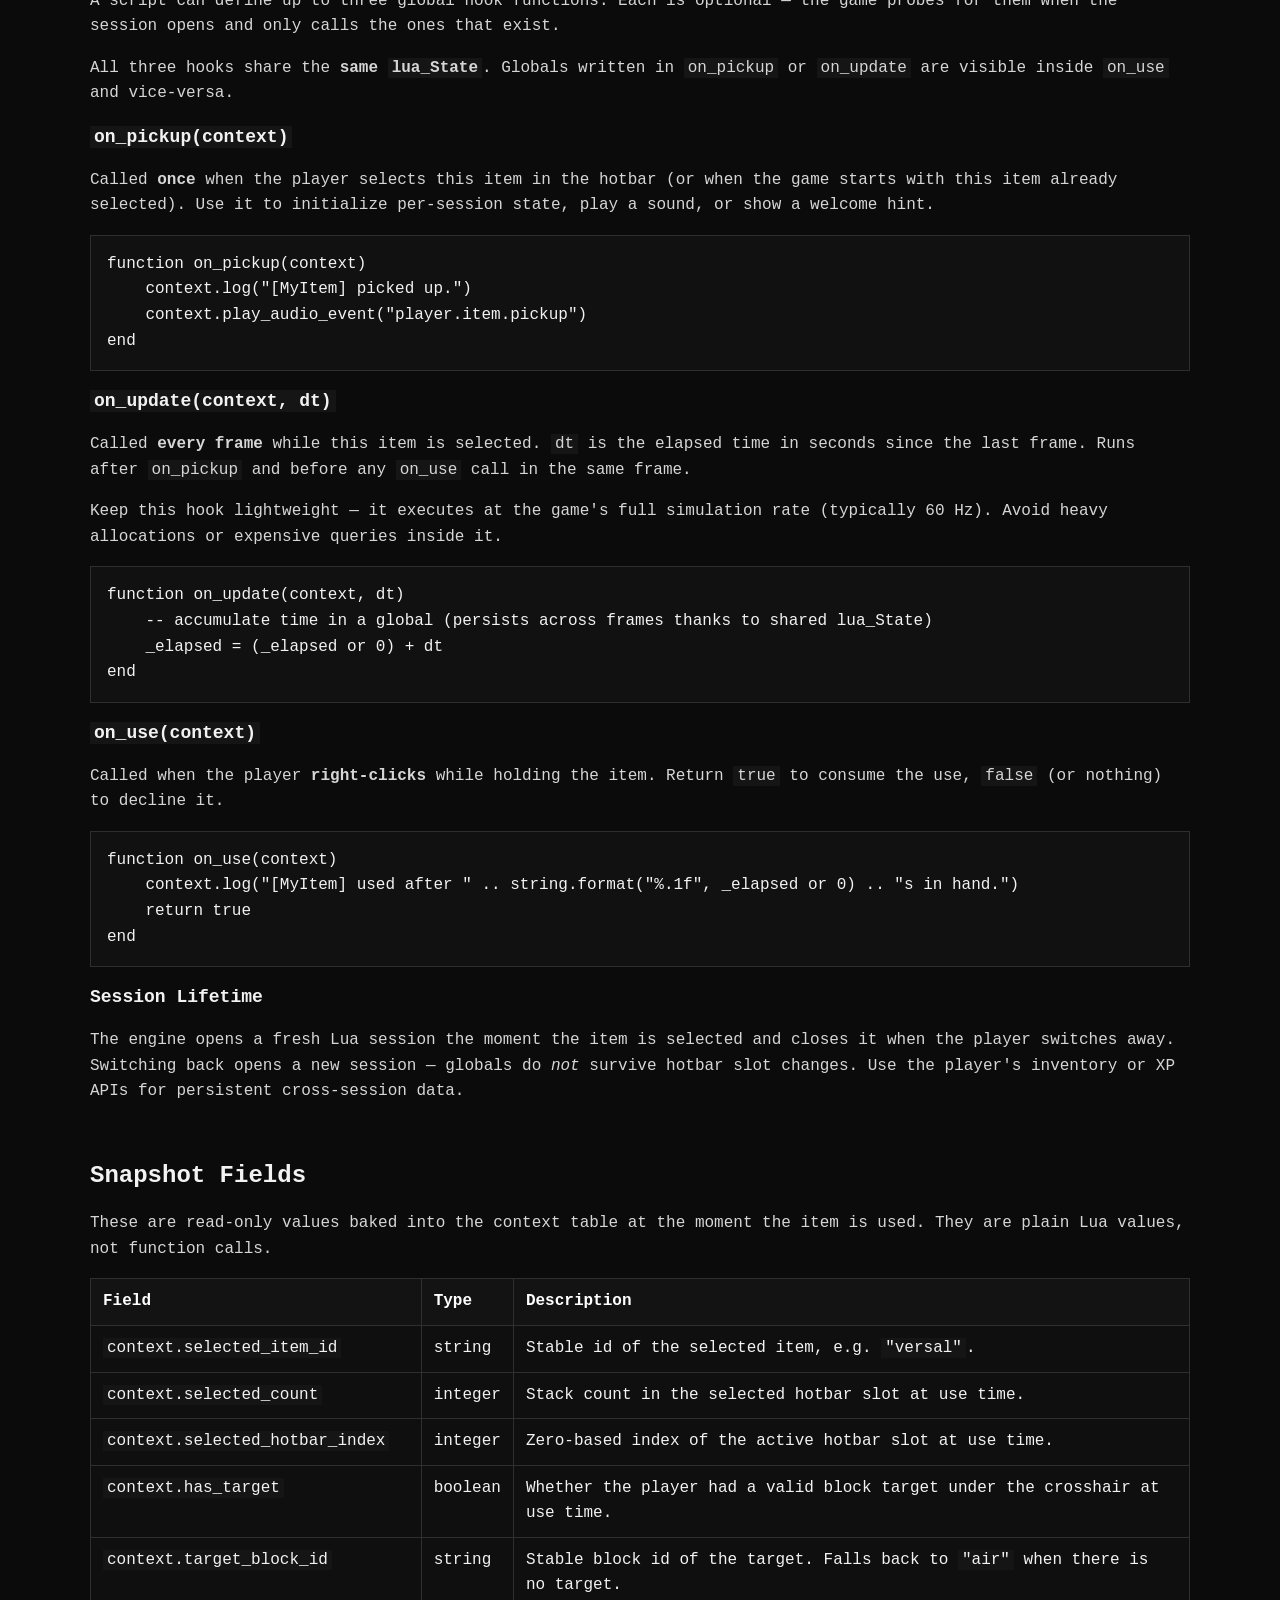
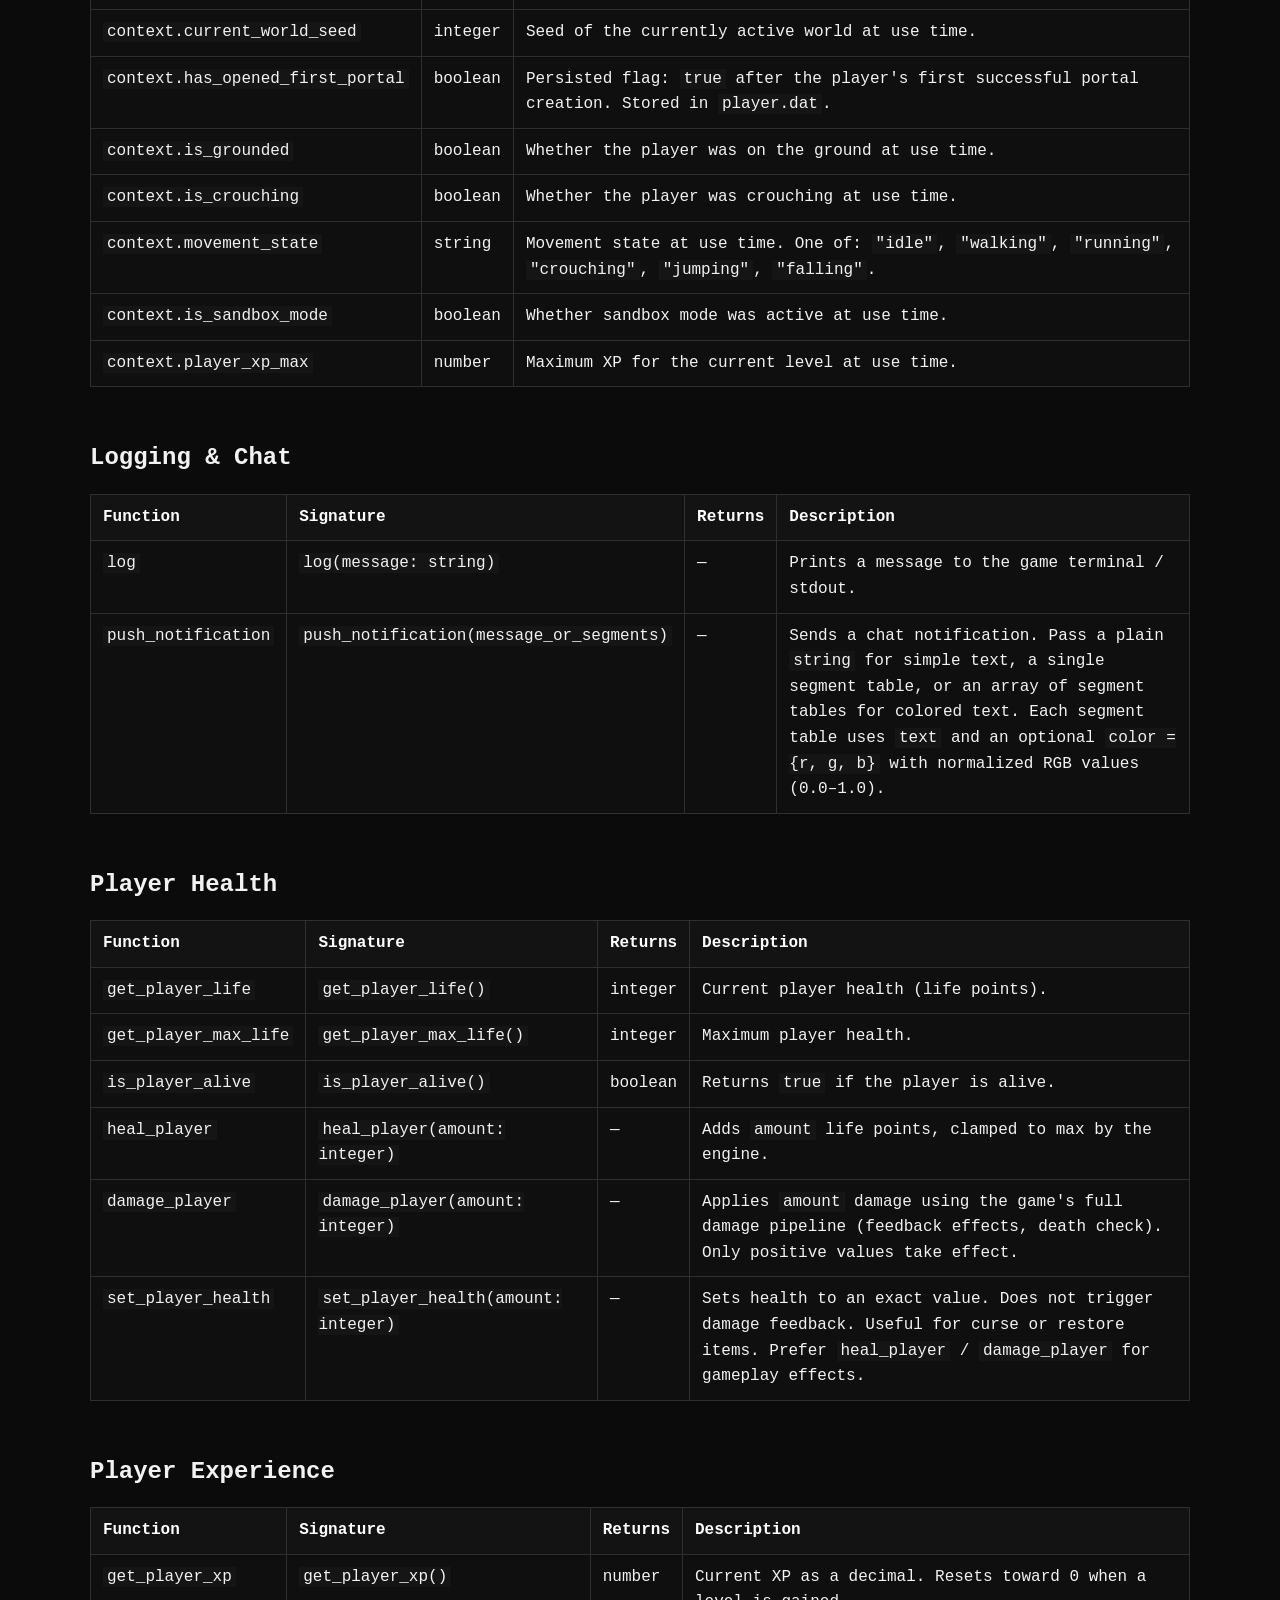
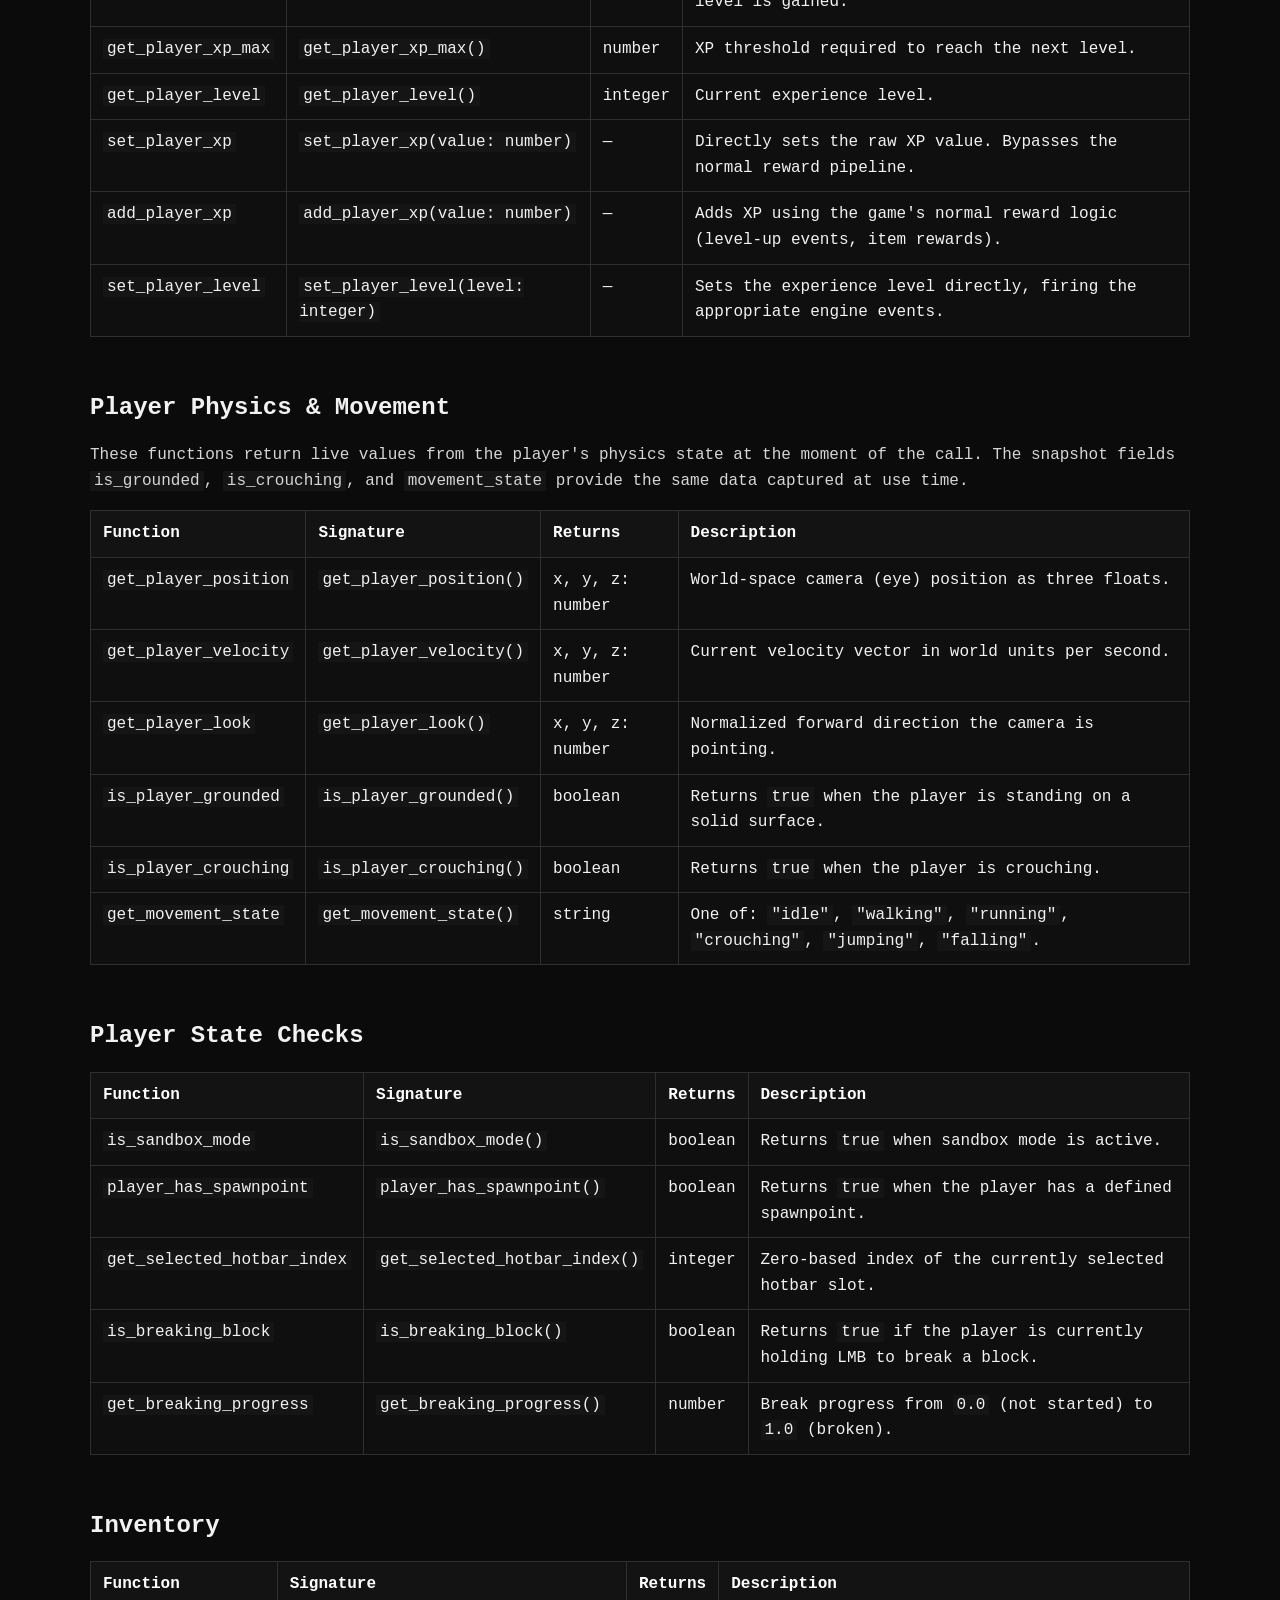
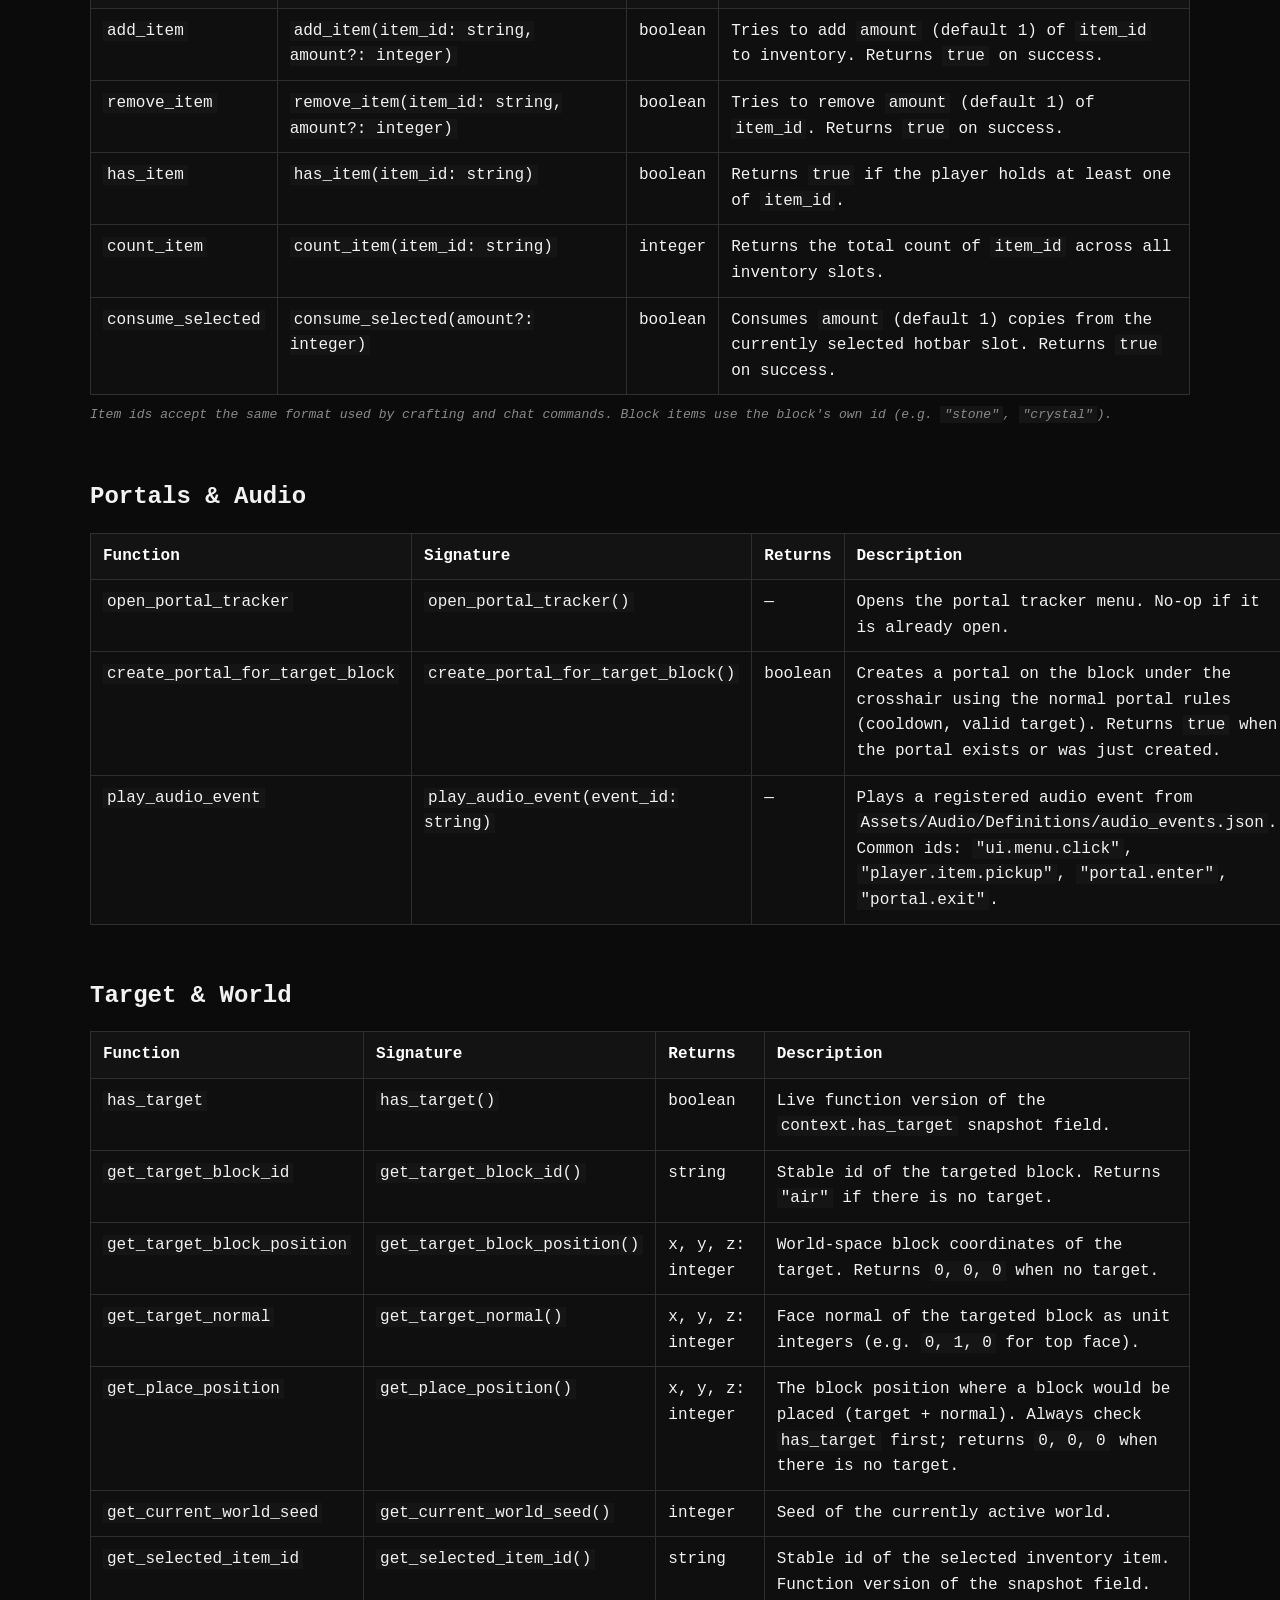
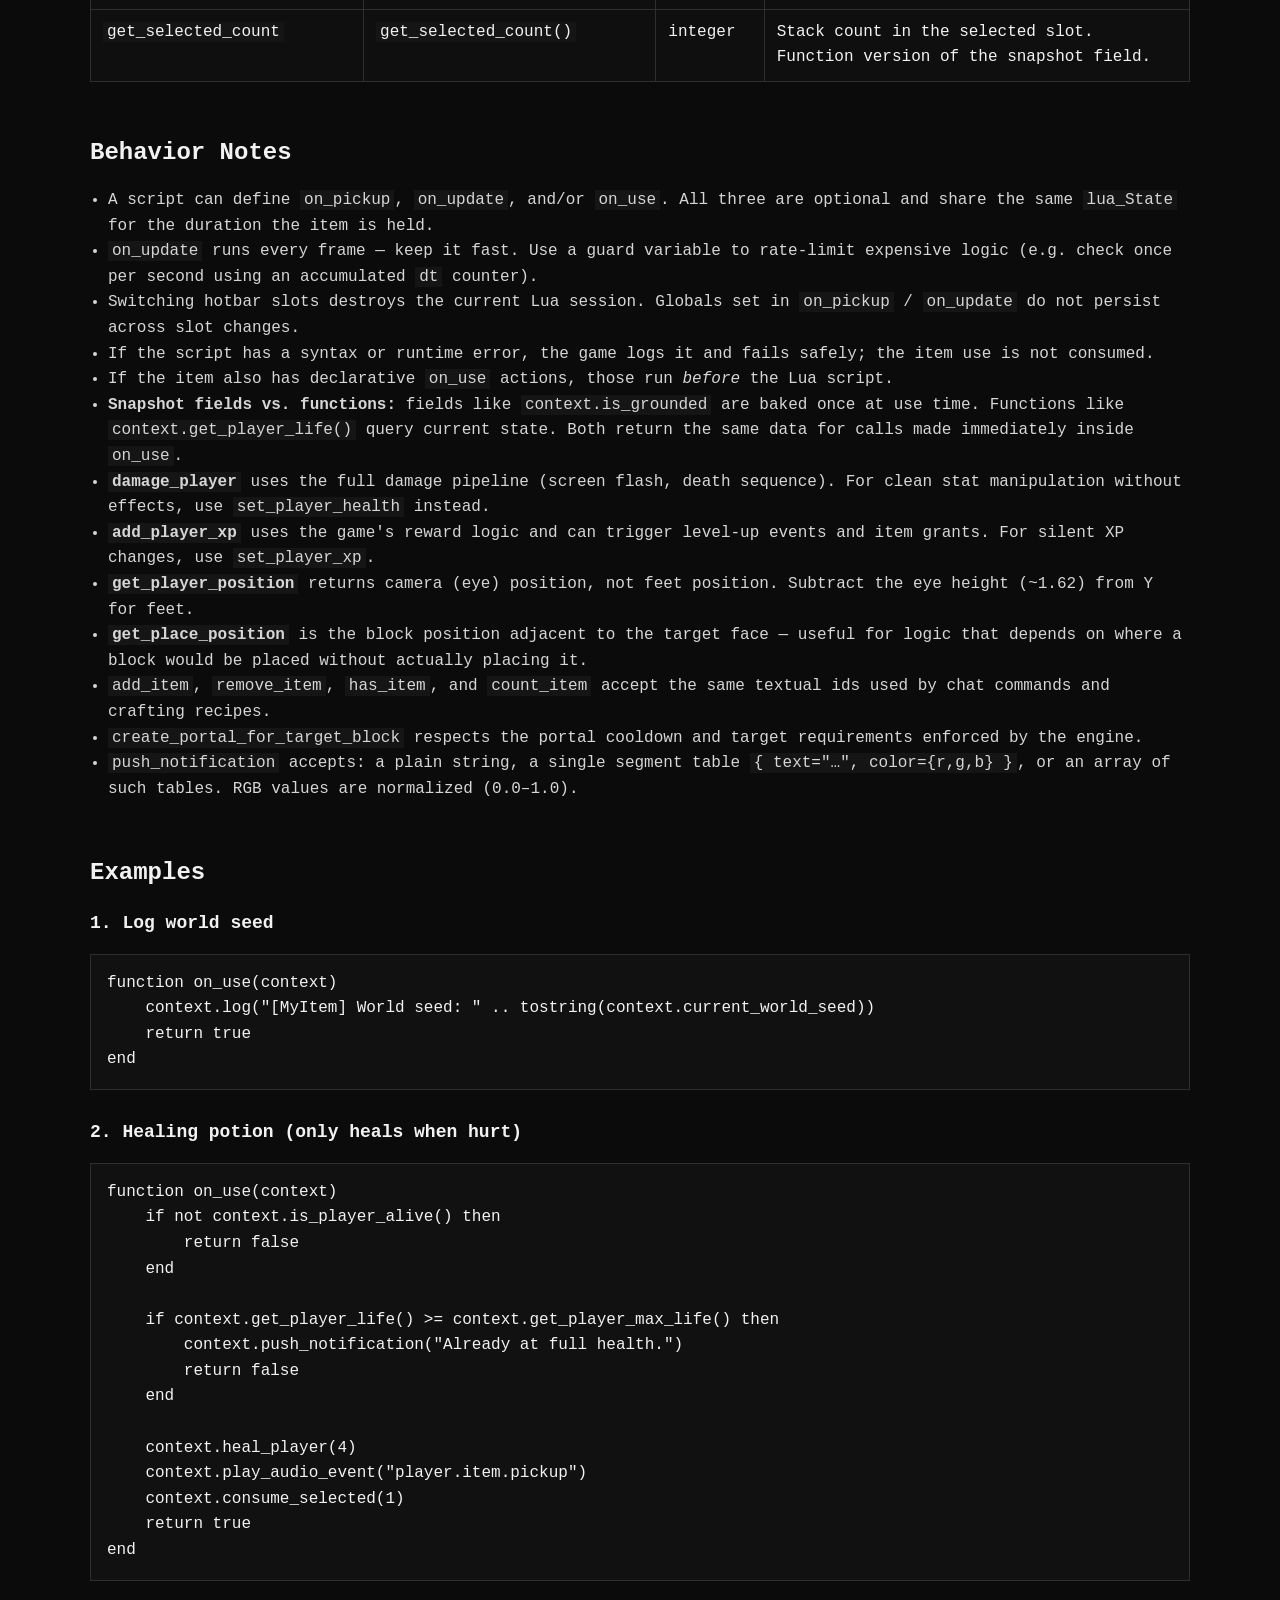
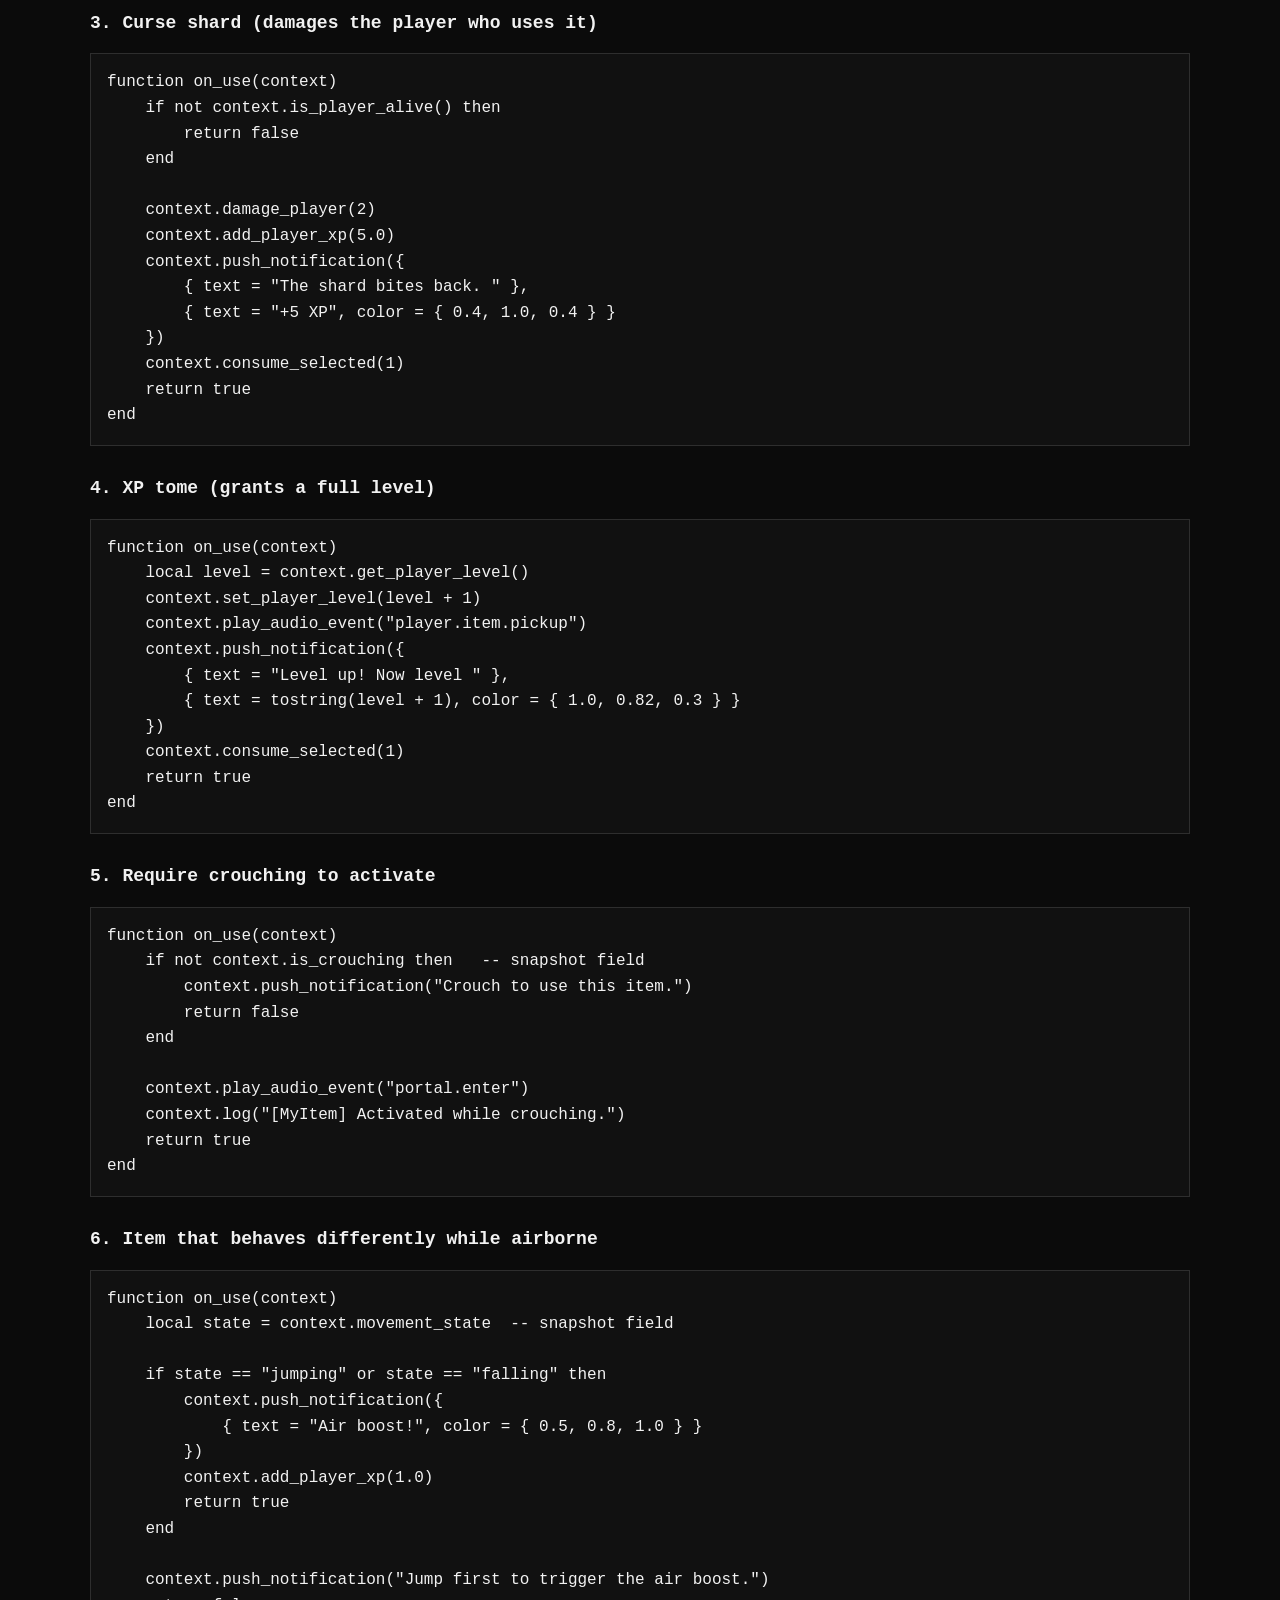
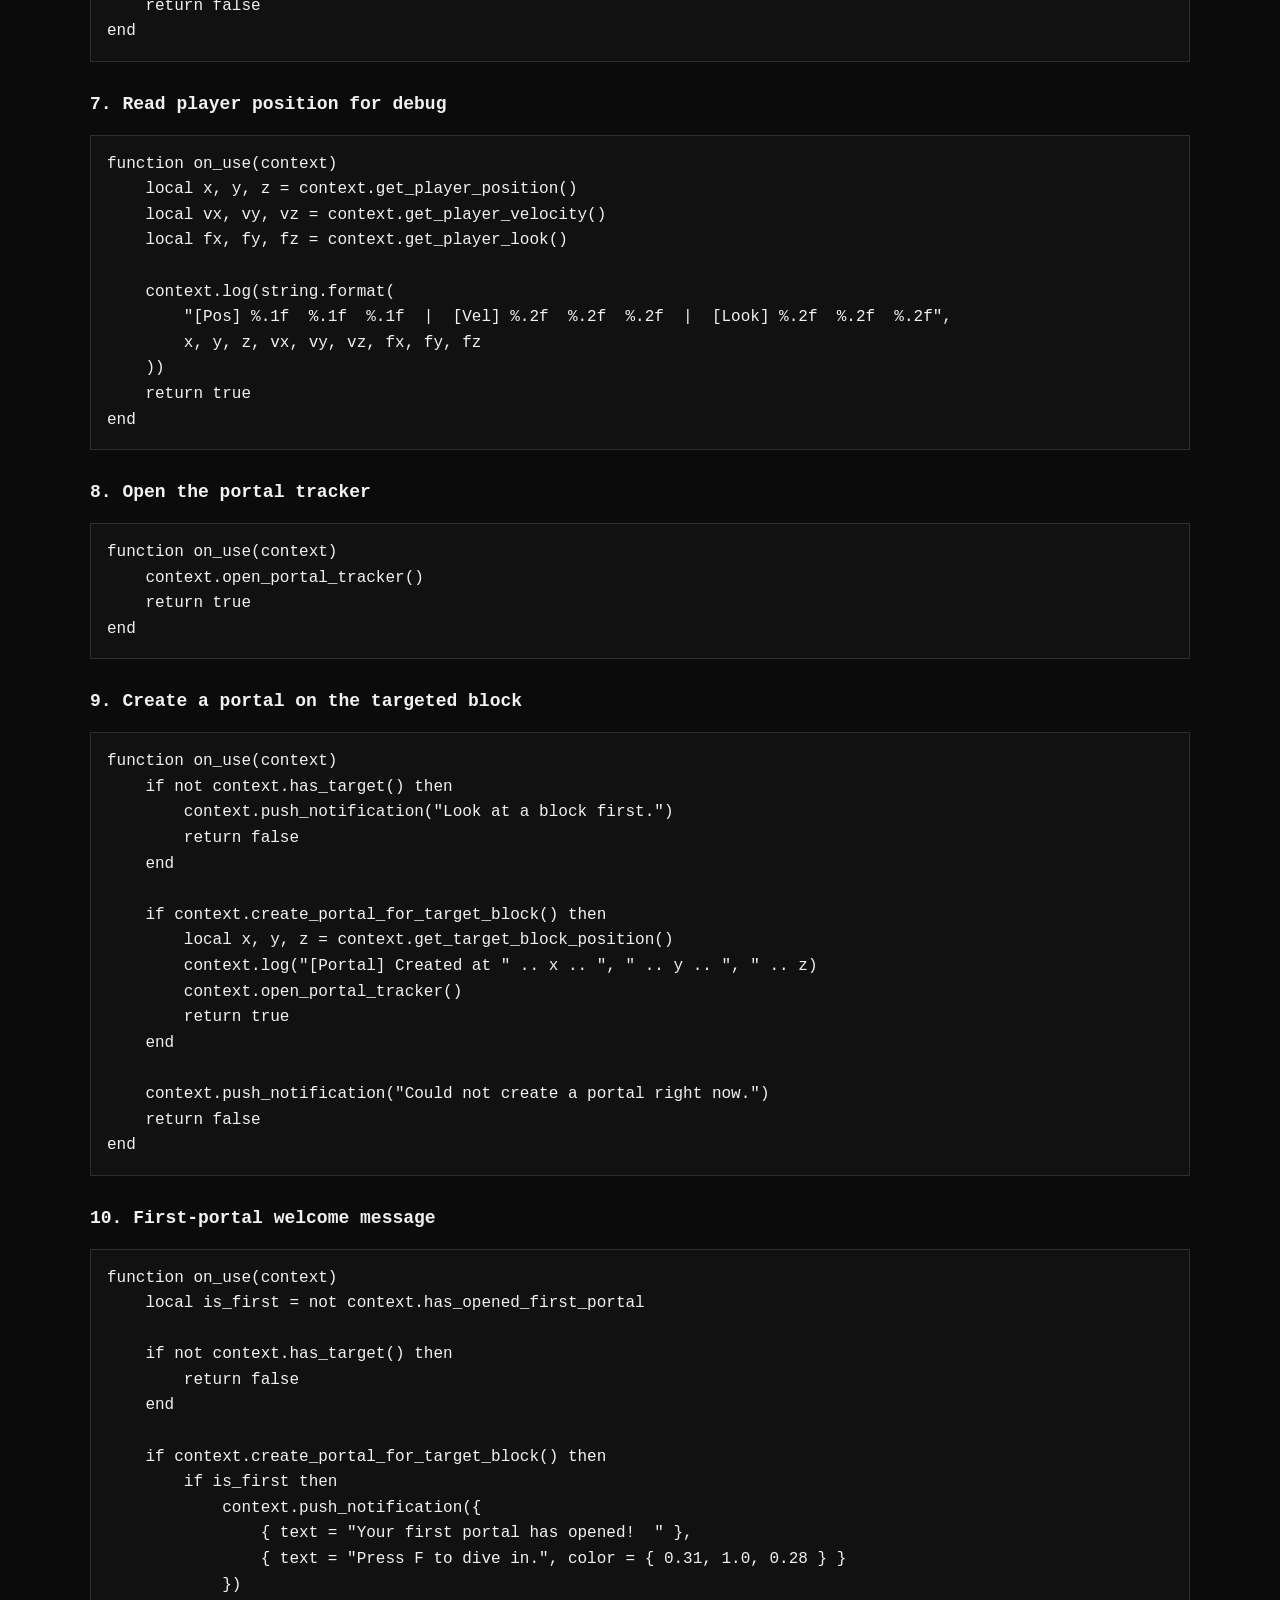
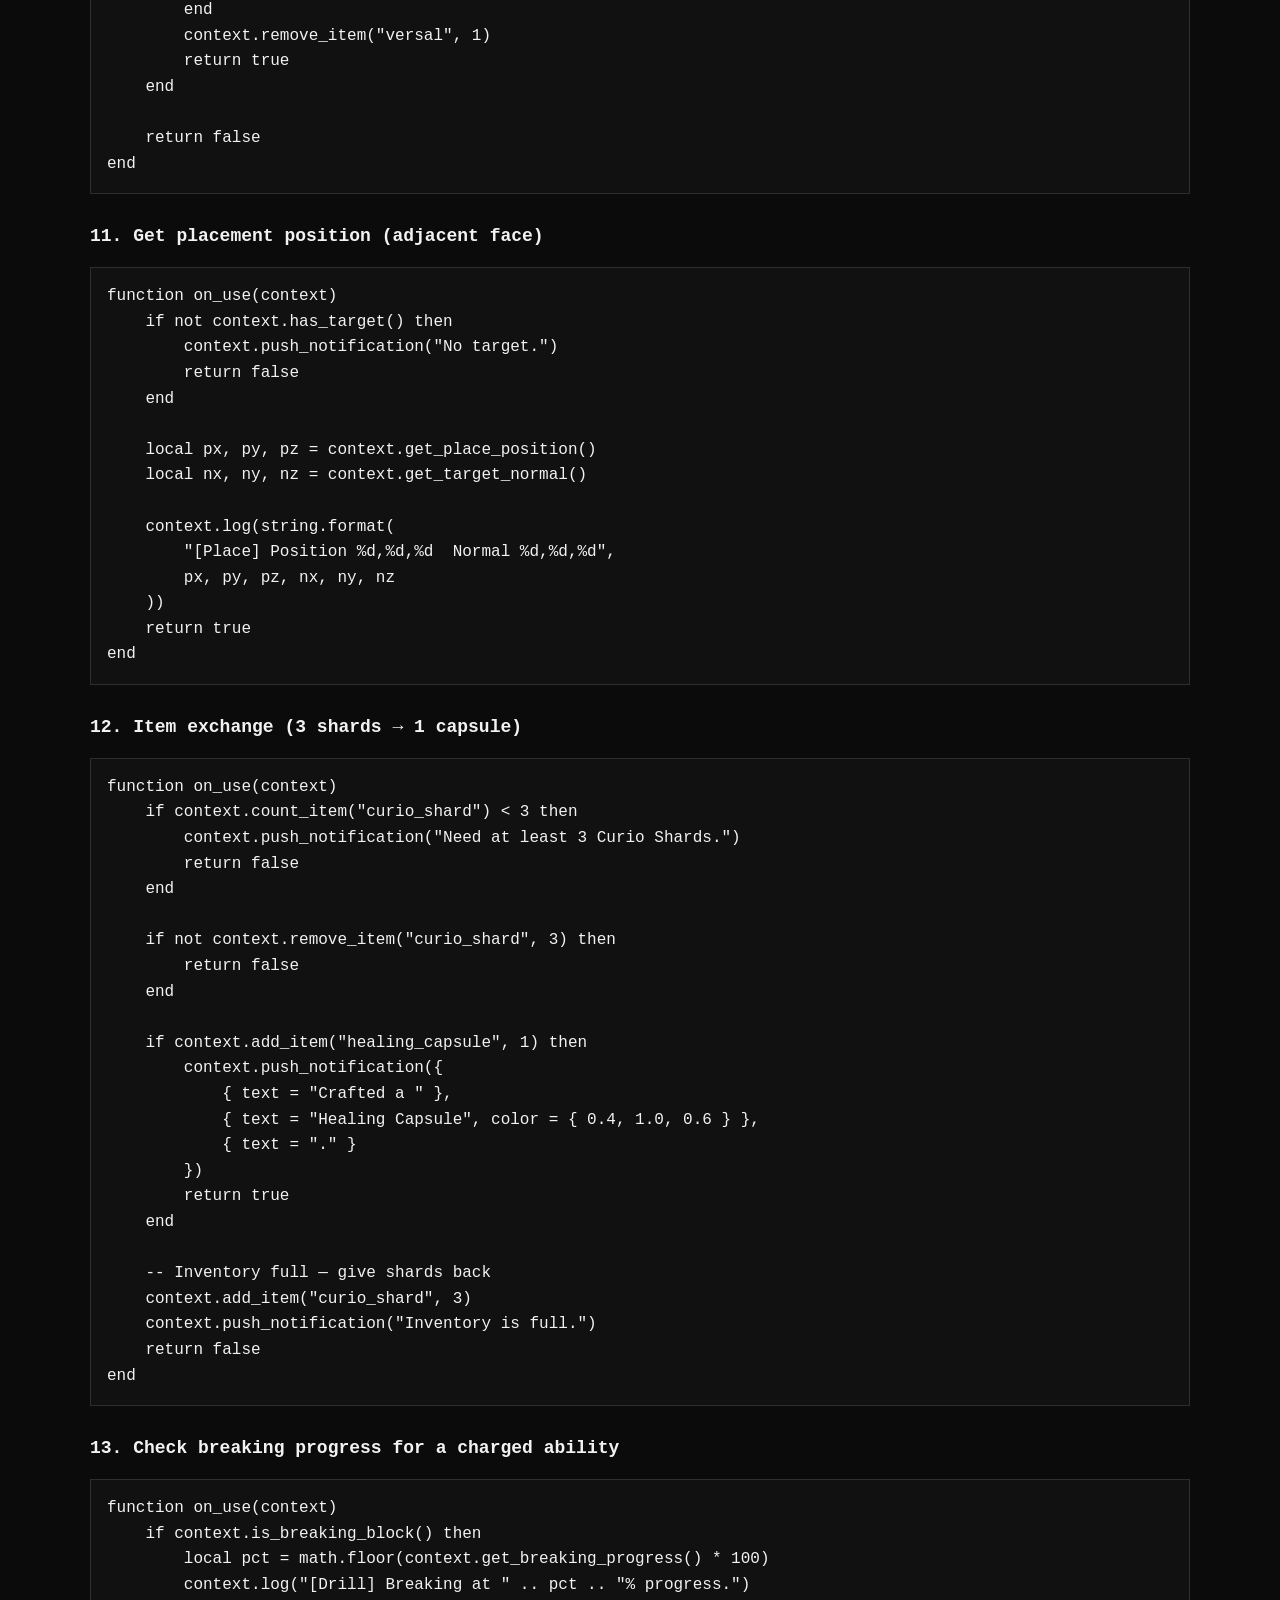
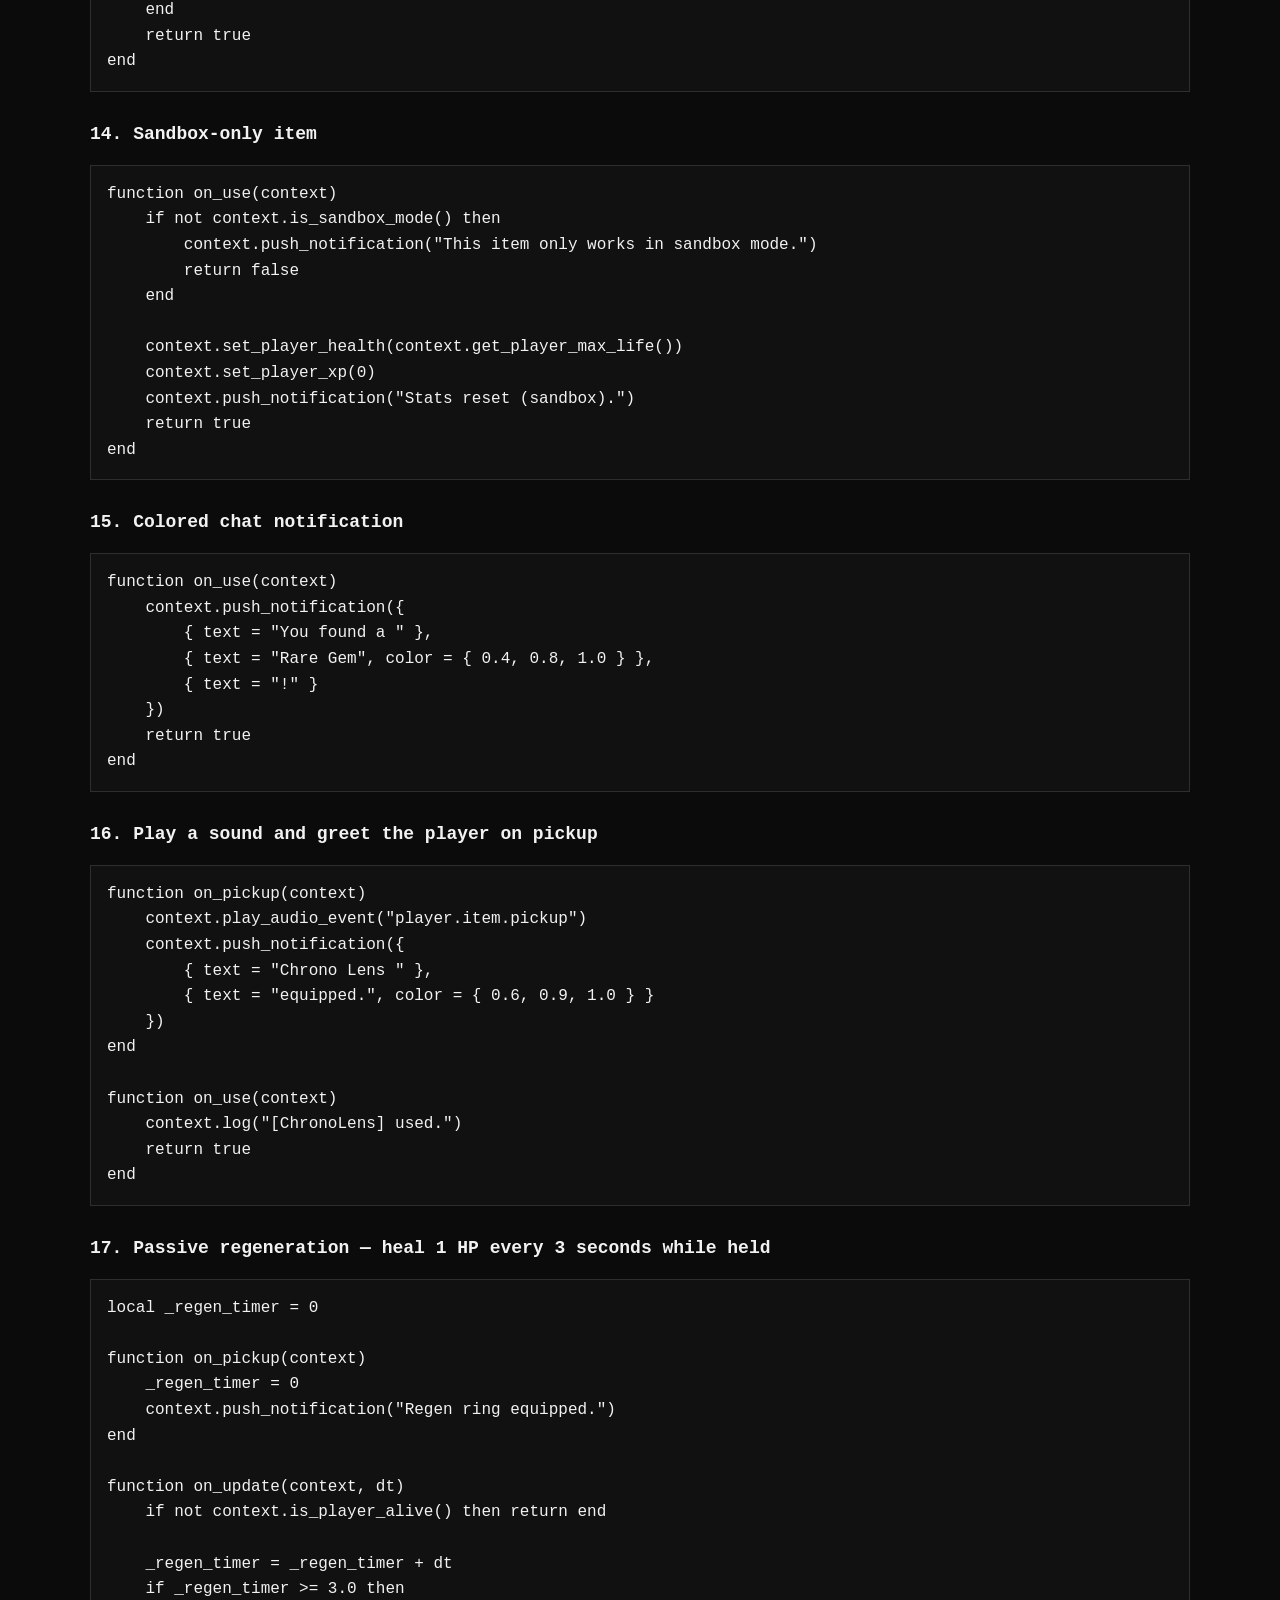
==== commit 61e71c66: "Integrate gameplay systems, FOV, and player Wire in new gameplay subsystems and player features acro" ====
--- a/res/Assets/Items/!LUADOCS/index.html
+++ b/res/Assets/Items/!LUADOCS/index.html
@@ -12,57 +12,74 @@
             <p class="eyebrow">VoxelParadox</p>
             <h1>Item Lua API</h1>
             <p class="lead">
-                Simple reference for the Lua runtime used by item <code>script.lua</code> files.
-                This page documents the current API exposed by the game and shows practical item examples.
+                Complete reference for the Lua runtime used by item <code>script.lua</code> files.
+                Covers every field and function exposed by the game engine, with practical examples.
             </p>
+            <p class="version-tag">API v2 &mdash; 38 functions &middot; 12 snapshot fields &middot; 3 hooks</p>
         </header>
 
         <nav class="toc">
             <a href="#overview">Overview</a>
             <a href="#setup">Item Setup</a>
-            <a href="#entrypoint">Entrypoint</a>
-            <a href="#context-fields">Context Fields</a>
-            <a href="#context-functions">Context Functions</a>
+            <a href="#entrypoint">Hooks</a>
+            <a href="#snapshot-fields">Snapshot Fields</a>
+            <a href="#logging">Logging &amp; Chat</a>
+            <a href="#health">Player Health</a>
+            <a href="#experience">Player Experience</a>
+            <a href="#physics">Player Physics</a>
+            <a href="#state">Player State</a>
+            <a href="#inventory">Inventory</a>
+            <a href="#portals">Portals &amp; Audio</a>
+            <a href="#target">Target &amp; World</a>
             <a href="#behavior-notes">Behavior Notes</a>
             <a href="#examples">Examples</a>
         </nav>
 
         <main>
+
+            <!-- ============================================================ -->
             <section id="overview">
                 <h2>Overview</h2>
                 <p>
-                    A Lua item script is an optional <code>script.lua</code> file placed beside the item's
-                    <code>item.json</code>. The game loads that script when the player uses the item with the right mouse button.
-                </p>
-                <p>
-                    The current runtime exposes a controlled gameplay API. Scripts can inspect player state,
-                    interact with inventory, open some HUD screens, play audio events, inspect the current target,
-                    print messages to the terminal, and send rich notifications to the in-game chat.
-                </p>
-                <p>
-                    Scripts do <strong>not</strong> get access to save data, files, or arbitrary engine internals.
-                </p>
-            </section>
-
+                    A Lua item script is an optional <code>script.lua</code> file placed beside the
+                    item's <code>item.json</code>. The game loads and runs that script when the player
+                    right-clicks while holding the item.
+                </p>
+                <p>
+                    The runtime exposes a <strong>controlled gameplay API</strong>. Scripts can:
+                </p>
+                <ul>
+                    <li>Read and mutate player health, XP, and level.</li>
+                    <li>Query and modify inventory (add, remove, count, consume).</li>
+                    <li>Read player position, velocity, look direction, and movement state.</li>
+                    <li>Inspect the current block target and adjacent placement position.</li>
+                    <li>Create portals, open HUD screens, and play audio events.</li>
+                    <li>Send plain or rich colored notifications to the in-game chat.</li>
+                </ul>
+                <p>
+                    Scripts do <strong>not</strong> get access to save data, arbitrary files, or
+                    engine internals beyond what is listed here.
+                </p>
+            </section>
+
+            <!-- ============================================================ -->
             <section id="setup">
                 <h2>Item Setup</h2>
                 <p>
-                    A script-driven item still needs to exist in the item registry and have a normal
-                    <code>item.json</code>.
+                    A script-driven item needs an <code>item.json</code> with <code>"script"</code>
+                    enabled. Declarative <code>on_use</code> actions (if present) run
+                    <em>before</em> the Lua script.
                 </p>
 <pre><code>{
-  "id": "lua_totem",
-  "display_name": "Lua Totem",
-  "categories": [ "utility", "quest" ],
-  "stack_limit": 4,
-  "icon_asset": "Assets/Textures/Items/portal_tracker.png",
+  "id": "my_item",
+  "display_name": "My Item",
+  "categories": ["utility"],
+  "stack_limit": 8,
+  "icon_asset": "Assets/Textures/Items/versal.png",
   "on_use": {
-    "cooldown": 0.5,
+    "cooldown": 0.4,
     "actions": [
-      {
-        "type": "print_terminal",
-        "message": "[Items] Lua Totem is running its script."
-      }
+      { "type": "play_sound", "event": "ui.menu.click" }
     ]
   },
   "script": {
@@ -73,244 +90,702 @@
     "use_texture_sprite": true
   }
 }</code></pre>
-                <p>
-                    In this model, the declarative <code>on_use</code> block runs first, then the Lua script runs after it.
-                </p>
-            </section>
-
+            </section>
+
+            <!-- ============================================================ -->
             <section id="entrypoint">
-                <h2>Entrypoint</h2>
-                <p>The script must define a global function named <code>on_use(context)</code>.</p>
-<pre><code>function on_use(context)
-    context.log("[Items][Lua] Script executed.")
-    return true
-end</code></pre>
-                <p>
-                    Return values:
-                </p>
-                <ul>
-                    <li><code>true</code>: the item consumed the right-click use.</li>
-                    <li><code>false</code>: the script did not consume the use.</li>
-                    <li>no return: treated like consumed by default.</li>
-                </ul>
-            </section>
-
-            <section id="context-fields">
-                <h2>Context Fields</h2>
+                <h2>Hooks</h2>
+                <p>
+                    A script can define up to three global hook functions. Each is optional —
+                    the game probes for them when the session opens and only calls the ones
+                    that exist.
+                </p>
+                <p>
+                    All three hooks share the <strong>same <code>lua_State</code></strong>. Globals
+                    written in <code>on_pickup</code> or <code>on_update</code> are visible inside
+                    <code>on_use</code> and vice-versa.
+                </p>
+
+                <h3><code>on_pickup(context)</code></h3>
+                <p>
+                    Called <strong>once</strong> when the player selects this item in the hotbar
+                    (or when the game starts with this item already selected). Use it to initialize
+                    per-session state, play a sound, or show a welcome hint.
+                </p>
+<pre><code>function on_pickup(context)
+    context.log("[MyItem] picked up.")
+    context.play_audio_event("player.item.pickup")
+end</code></pre>
+
+                <h3><code>on_update(context, dt)</code></h3>
+                <p>
+                    Called <strong>every frame</strong> while this item is selected.
+                    <code>dt</code> is the elapsed time in seconds since the last frame.
+                    Runs after <code>on_pickup</code> and before any <code>on_use</code> call
+                    in the same frame.
+                </p>
+                <p>
+                    Keep this hook lightweight — it executes at the game's full simulation rate
+                    (typically 60 Hz). Avoid heavy allocations or expensive queries inside it.
+                </p>
+<pre><code>function on_update(context, dt)
+    -- accumulate time in a global (persists across frames thanks to shared lua_State)
+    _elapsed = (_elapsed or 0) + dt
+end</code></pre>
+
+                <h3><code>on_use(context)</code></h3>
+                <p>
+                    Called when the player <strong>right-clicks</strong> while holding the item.
+                    Return <code>true</code> to consume the use, <code>false</code> (or nothing)
+                    to decline it.
+                </p>
+<pre><code>function on_use(context)
+    context.log("[MyItem] used after " .. string.format("%.1f", _elapsed or 0) .. "s in hand.")
+    return true
+end</code></pre>
+
+                <h3>Session Lifetime</h3>
+                <p>
+                    The engine opens a fresh Lua session the moment the item is selected and
+                    closes it when the player switches away. Switching back opens a new session —
+                    globals do <em>not</em> survive hotbar slot changes. Use the player's
+                    inventory or XP APIs for persistent cross-session data.
+                </p>
+            </section>
+
+            <!-- ============================================================ -->
+            <section id="snapshot-fields">
+                <h2>Snapshot Fields</h2>
+                <p>
+                    These are read-only values baked into the context table at the moment the item
+                    is used. They are plain Lua values, not function calls.
+                </p>
                 <table>
                     <thead>
-                        <tr>
-                            <th>Name</th>
-                            <th>Type</th>
-                            <th>Description</th>
-                        </tr>
+                        <tr><th>Field</th><th>Type</th><th>Description</th></tr>
                     </thead>
                     <tbody>
                         <tr>
                             <td><code>context.selected_item_id</code></td>
                             <td>string</td>
-                            <td>Stable id of the currently selected item, such as <code>lua_totem</code>.</td>
+                            <td>Stable id of the selected item, e.g. <code>"versal"</code>.</td>
                         </tr>
                         <tr>
                             <td><code>context.selected_count</code></td>
                             <td>integer</td>
-                            <td>How many copies of the currently selected item are in the selected hotbar slot.</td>
+                            <td>Stack count in the selected hotbar slot at use time.</td>
+                        </tr>
+                        <tr>
+                            <td><code>context.selected_hotbar_index</code></td>
+                            <td>integer</td>
+                            <td>Zero-based index of the active hotbar slot at use time.</td>
                         </tr>
                         <tr>
                             <td><code>context.has_target</code></td>
                             <td>boolean</td>
-                            <td>Whether the player currently has a valid block target under the crosshair.</td>
+                            <td>Whether the player had a valid block target under the crosshair at use time.</td>
                         </tr>
                         <tr>
                             <td><code>context.target_block_id</code></td>
                             <td>string</td>
-                            <td>Stable block id of the current target. Falls back to <code>air</code> when there is no target.</td>
+                            <td>Stable block id of the target. Falls back to <code>"air"</code> when there is no target.</td>
                         </tr>
                         <tr>
                             <td><code>context.current_world_seed</code></td>
                             <td>integer</td>
-                            <td>Seed of the currently active world.</td>
+                            <td>Seed of the currently active world at use time.</td>
+                        </tr>
+                        <tr>
+                            <td><code>context.has_opened_first_portal</code></td>
+                            <td>boolean</td>
+                            <td>Persisted flag: <code>true</code> after the player's first successful portal creation. Stored in <code>player.dat</code>.</td>
+                        </tr>
+                        <tr>
+                            <td><code>context.is_grounded</code></td>
+                            <td>boolean</td>
+                            <td>Whether the player was on the ground at use time.</td>
+                        </tr>
+                        <tr>
+                            <td><code>context.is_crouching</code></td>
+                            <td>boolean</td>
+                            <td>Whether the player was crouching at use time.</td>
+                        </tr>
+                        <tr>
+                            <td><code>context.movement_state</code></td>
+                            <td>string</td>
+                            <td>Movement state at use time. One of: <code>"idle"</code>, <code>"walking"</code>, <code>"running"</code>, <code>"crouching"</code>, <code>"jumping"</code>, <code>"falling"</code>.</td>
+                        </tr>
+                        <tr>
+                            <td><code>context.is_sandbox_mode</code></td>
+                            <td>boolean</td>
+                            <td>Whether sandbox mode was active at use time.</td>
+                        </tr>
+                        <tr>
+                            <td><code>context.player_xp_max</code></td>
+                            <td>number</td>
+                            <td>Maximum XP for the current level at use time.</td>
                         </tr>
                     </tbody>
                 </table>
             </section>
 
-            <section id="context-functions">
-                <h2>Context Functions</h2>
+            <!-- ============================================================ -->
+            <section id="logging">
+                <h2>Logging &amp; Chat</h2>
                 <table>
                     <thead>
-                        <tr>
-                            <th>Function</th>
-                            <th>Signature</th>
-                            <th>Description</th>
-                        </tr>
+                        <tr><th>Function</th><th>Signature</th><th>Returns</th><th>Description</th></tr>
                     </thead>
                     <tbody>
                         <tr>
                             <td><code>log</code></td>
-                            <td><code>context.log(message)</code></td>
-                            <td>Prints a message to the game terminal.</td>
+                            <td><code>log(message: string)</code></td>
+                            <td>—</td>
+                            <td>Prints a message to the game terminal / stdout.</td>
                         </tr>
                         <tr>
                             <td><code>push_notification</code></td>
-                            <td><code>context.push_notification(message_or_segments)</code></td>
-                            <td>Sends a chat notification. Pass a plain string for simple text or a segment table / array of segment tables for colored text.</td>
-                        </tr>
-                        <tr>
-                            <td><code>get_player_life</code></td>
-                            <td><code>context.get_player_life()</code></td>
-                            <td>Returns current player health.</td>
-                        </tr>
-                        <tr>
-                            <td><code>get_player_max_life</code></td>
-                            <td><code>context.get_player_max_life()</code></td>
-                            <td>Returns maximum player health.</td>
-                        </tr>
-                        <tr>
-                            <td><code>is_player_alive</code></td>
-                            <td><code>context.is_player_alive()</code></td>
-                            <td>Returns whether the player is alive.</td>
-                        </tr>
-                        <tr>
-                            <td><code>heal_player</code></td>
-                            <td><code>context.heal_player(amount)</code></td>
-                            <td>Adds health to the player, clamped by the game.</td>
-                        </tr>
-                        <tr>
-                            <td><code>get_player_xp</code></td>
-                            <td><code>context.get_player_xp()</code></td>
-                            <td>Returns the player's current XP as a decimal number.</td>
-                        </tr>
-                        <tr>
-                            <td><code>get_player_level</code></td>
-                            <td><code>context.get_player_level()</code></td>
-                            <td>Returns the player's current experience level as an integer.</td>
-                        </tr>
-                        <tr>
-                            <td><code>set_player_xp</code></td>
-                            <td><code>context.set_player_xp(value)</code></td>
-                            <td>Sets the player's current XP using a decimal number.</td>
-                        </tr>
-                        <tr>
-                            <td><code>add_player_xp</code></td>
-                            <td><code>context.add_player_xp(value)</code></td>
-                            <td>Adds decimal XP and uses the game's normal XP reward logic.</td>
-                        </tr>
-                        <tr>
-                            <td><code>add_item</code></td>
-                            <td><code>context.add_item(item_id, amount)</code></td>
-                            <td>Attempts to add an item or block item to inventory. Returns <code>true</code> on success.</td>
-                        </tr>
-                        <tr>
-                            <td><code>remove_item</code></td>
-                            <td><code>context.remove_item(item_id, amount)</code></td>
-                            <td>Attempts to remove an item or block item from inventory. Returns <code>true</code> on success.</td>
-                        </tr>
-                        <tr>
-                            <td><code>count_item</code></td>
-                            <td><code>context.count_item(item_id)</code></td>
-                            <td>Returns how many copies of an item or block item the player currently has.</td>
-                        </tr>
-                        <tr>
-                            <td><code>consume_selected</code></td>
-                            <td><code>context.consume_selected(amount)</code></td>
-                            <td>Consumes copies of the currently selected item from the selected slot. Returns <code>true</code> on success.</td>
-                        </tr>
-                        <tr>
-                            <td><code>open_portal_tracker</code></td>
-                            <td><code>context.open_portal_tracker()</code></td>
-                            <td>Opens the same portal tracker menu used by the keyboard shortcut.</td>
-                        </tr>
-                        <tr>
-                            <td><code>create_portal_for_target_block</code></td>
-                            <td><code>context.create_portal_for_target_block()</code></td>
-                            <td>Creates a portal on the block currently under the crosshair using the game's normal portal rules. Returns <code>true</code> when the portal exists or was created.</td>
-                        </tr>
-                        <tr>
-                            <td><code>play_audio_event</code></td>
-                            <td><code>context.play_audio_event(event_id)</code></td>
-                            <td>Plays a registered audio event from <code>Assets/Audio/Definitions/audio_events.json</code>.</td>
-                        </tr>
-                        <tr>
-                            <td><code>has_target</code></td>
-                            <td><code>context.has_target()</code></td>
-                            <td>Function version of the target-state check.</td>
-                        </tr>
-                        <tr>
-                            <td><code>get_target_block_id</code></td>
-                            <td><code>context.get_target_block_id()</code></td>
-                            <td>Returns the stable id of the targeted block.</td>
-                        </tr>
-                        <tr>
-                            <td><code>get_target_block_position</code></td>
-                            <td><code>context.get_target_block_position()</code></td>
-                            <td>Returns <code>x, y, z</code> integer coordinates of the targeted block.</td>
-                        </tr>
-                        <tr>
-                            <td><code>get_target_normal</code></td>
-                            <td><code>context.get_target_normal()</code></td>
-                            <td>Returns the target face normal as <code>x, y, z</code>.</td>
-                        </tr>
-                        <tr>
-                            <td><code>get_current_world_seed</code></td>
-                            <td><code>context.get_current_world_seed()</code></td>
-                            <td>Returns the current world seed.</td>
-                        </tr>
-                        <tr>
-                            <td><code>get_selected_item_id</code></td>
-                            <td><code>context.get_selected_item_id()</code></td>
-                            <td>Returns the stable id of the selected inventory item.</td>
-                        </tr>
-                        <tr>
-                            <td><code>get_selected_count</code></td>
-                            <td><code>context.get_selected_count()</code></td>
-                            <td>Returns the stack count in the selected hotbar slot.</td>
+                            <td><code>push_notification(message_or_segments)</code></td>
+                            <td>—</td>
+                            <td>
+                                Sends a chat notification. Pass a plain <code>string</code> for simple
+                                text, a single segment table, or an array of segment tables for colored
+                                text. Each segment table uses <code>text</code> and an optional
+                                <code>color = {r, g, b}</code> with normalized RGB values (0.0–1.0).
+                            </td>
                         </tr>
                     </tbody>
                 </table>
             </section>
 
+            <!-- ============================================================ -->
+            <section id="health">
+                <h2>Player Health</h2>
+                <table>
+                    <thead>
+                        <tr><th>Function</th><th>Signature</th><th>Returns</th><th>Description</th></tr>
+                    </thead>
+                    <tbody>
+                        <tr>
+                            <td><code>get_player_life</code></td>
+                            <td><code>get_player_life()</code></td>
+                            <td>integer</td>
+                            <td>Current player health (life points).</td>
+                        </tr>
+                        <tr>
+                            <td><code>get_player_max_life</code></td>
+                            <td><code>get_player_max_life()</code></td>
+                            <td>integer</td>
+                            <td>Maximum player health.</td>
+                        </tr>
+                        <tr>
+                            <td><code>is_player_alive</code></td>
+                            <td><code>is_player_alive()</code></td>
+                            <td>boolean</td>
+                            <td>Returns <code>true</code> if the player is alive.</td>
+                        </tr>
+                        <tr>
+                            <td><code>heal_player</code></td>
+                            <td><code>heal_player(amount: integer)</code></td>
+                            <td>—</td>
+                            <td>Adds <code>amount</code> life points, clamped to max by the engine.</td>
+                        </tr>
+                        <tr>
+                            <td><code>damage_player</code></td>
+                            <td><code>damage_player(amount: integer)</code></td>
+                            <td>—</td>
+                            <td>
+                                Applies <code>amount</code> damage using the game's full damage pipeline
+                                (feedback effects, death check). Only positive values take effect.
+                            </td>
+                        </tr>
+                        <tr>
+                            <td><code>set_player_health</code></td>
+                            <td><code>set_player_health(amount: integer)</code></td>
+                            <td>—</td>
+                            <td>
+                                Sets health to an exact value. Does not trigger damage feedback.
+                                Useful for curse or restore items. Prefer <code>heal_player</code> /
+                                <code>damage_player</code> for gameplay effects.
+                            </td>
+                        </tr>
+                    </tbody>
+                </table>
+            </section>
+
+            <!-- ============================================================ -->
+            <section id="experience">
+                <h2>Player Experience</h2>
+                <table>
+                    <thead>
+                        <tr><th>Function</th><th>Signature</th><th>Returns</th><th>Description</th></tr>
+                    </thead>
+                    <tbody>
+                        <tr>
+                            <td><code>get_player_xp</code></td>
+                            <td><code>get_player_xp()</code></td>
+                            <td>number</td>
+                            <td>Current XP as a decimal. Resets toward 0 when a level is gained.</td>
+                        </tr>
+                        <tr>
+                            <td><code>get_player_xp_max</code></td>
+                            <td><code>get_player_xp_max()</code></td>
+                            <td>number</td>
+                            <td>XP threshold required to reach the next level.</td>
+                        </tr>
+                        <tr>
+                            <td><code>get_player_level</code></td>
+                            <td><code>get_player_level()</code></td>
+                            <td>integer</td>
+                            <td>Current experience level.</td>
+                        </tr>
+                        <tr>
+                            <td><code>set_player_xp</code></td>
+                            <td><code>set_player_xp(value: number)</code></td>
+                            <td>—</td>
+                            <td>Directly sets the raw XP value. Bypasses the normal reward pipeline.</td>
+                        </tr>
+                        <tr>
+                            <td><code>add_player_xp</code></td>
+                            <td><code>add_player_xp(value: number)</code></td>
+                            <td>—</td>
+                            <td>Adds XP using the game's normal reward logic (level-up events, item rewards).</td>
+                        </tr>
+                        <tr>
+                            <td><code>set_player_level</code></td>
+                            <td><code>set_player_level(level: integer)</code></td>
+                            <td>—</td>
+                            <td>Sets the experience level directly, firing the appropriate engine events.</td>
+                        </tr>
+                    </tbody>
+                </table>
+            </section>
+
+            <!-- ============================================================ -->
+            <section id="physics">
+                <h2>Player Physics &amp; Movement</h2>
+                <p>
+                    These functions return live values from the player's physics state at the
+                    moment of the call. The snapshot fields <code>is_grounded</code>,
+                    <code>is_crouching</code>, and <code>movement_state</code> provide the same
+                    data captured at use time.
+                </p>
+                <table>
+                    <thead>
+                        <tr><th>Function</th><th>Signature</th><th>Returns</th><th>Description</th></tr>
+                    </thead>
+                    <tbody>
+                        <tr>
+                            <td><code>get_player_position</code></td>
+                            <td><code>get_player_position()</code></td>
+                            <td>x, y, z: number</td>
+                            <td>World-space camera (eye) position as three floats.</td>
+                        </tr>
+                        <tr>
+                            <td><code>get_player_velocity</code></td>
+                            <td><code>get_player_velocity()</code></td>
+                            <td>x, y, z: number</td>
+                            <td>Current velocity vector in world units per second.</td>
+                        </tr>
+                        <tr>
+                            <td><code>get_player_look</code></td>
+                            <td><code>get_player_look()</code></td>
+                            <td>x, y, z: number</td>
+                            <td>Normalized forward direction the camera is pointing.</td>
+                        </tr>
+                        <tr>
+                            <td><code>is_player_grounded</code></td>
+                            <td><code>is_player_grounded()</code></td>
+                            <td>boolean</td>
+                            <td>Returns <code>true</code> when the player is standing on a solid surface.</td>
+                        </tr>
+                        <tr>
+                            <td><code>is_player_crouching</code></td>
+                            <td><code>is_player_crouching()</code></td>
+                            <td>boolean</td>
+                            <td>Returns <code>true</code> when the player is crouching.</td>
+                        </tr>
+                        <tr>
+                            <td><code>get_movement_state</code></td>
+                            <td><code>get_movement_state()</code></td>
+                            <td>string</td>
+                            <td>
+                                One of: <code>"idle"</code>, <code>"walking"</code>,
+                                <code>"running"</code>, <code>"crouching"</code>,
+                                <code>"jumping"</code>, <code>"falling"</code>.
+                            </td>
+                        </tr>
+                    </tbody>
+                </table>
+            </section>
+
+            <!-- ============================================================ -->
+            <section id="state">
+                <h2>Player State Checks</h2>
+                <table>
+                    <thead>
+                        <tr><th>Function</th><th>Signature</th><th>Returns</th><th>Description</th></tr>
+                    </thead>
+                    <tbody>
+                        <tr>
+                            <td><code>is_sandbox_mode</code></td>
+                            <td><code>is_sandbox_mode()</code></td>
+                            <td>boolean</td>
+                            <td>Returns <code>true</code> when sandbox mode is active.</td>
+                        </tr>
+                        <tr>
+                            <td><code>player_has_spawnpoint</code></td>
+                            <td><code>player_has_spawnpoint()</code></td>
+                            <td>boolean</td>
+                            <td>Returns <code>true</code> when the player has a defined spawnpoint.</td>
+                        </tr>
+                        <tr>
+                            <td><code>get_selected_hotbar_index</code></td>
+                            <td><code>get_selected_hotbar_index()</code></td>
+                            <td>integer</td>
+                            <td>Zero-based index of the currently selected hotbar slot.</td>
+                        </tr>
+                        <tr>
+                            <td><code>is_breaking_block</code></td>
+                            <td><code>is_breaking_block()</code></td>
+                            <td>boolean</td>
+                            <td>Returns <code>true</code> if the player is currently holding LMB to break a block.</td>
+                        </tr>
+                        <tr>
+                            <td><code>get_breaking_progress</code></td>
+                            <td><code>get_breaking_progress()</code></td>
+                            <td>number</td>
+                            <td>Break progress from <code>0.0</code> (not started) to <code>1.0</code> (broken).</td>
+                        </tr>
+                    </tbody>
+                </table>
+            </section>
+
+            <!-- ============================================================ -->
+            <section id="inventory">
+                <h2>Inventory</h2>
+                <table>
+                    <thead>
+                        <tr><th>Function</th><th>Signature</th><th>Returns</th><th>Description</th></tr>
+                    </thead>
+                    <tbody>
+                        <tr>
+                            <td><code>add_item</code></td>
+                            <td><code>add_item(item_id: string, amount?: integer)</code></td>
+                            <td>boolean</td>
+                            <td>Tries to add <code>amount</code> (default 1) of <code>item_id</code> to inventory. Returns <code>true</code> on success.</td>
+                        </tr>
+                        <tr>
+                            <td><code>remove_item</code></td>
+                            <td><code>remove_item(item_id: string, amount?: integer)</code></td>
+                            <td>boolean</td>
+                            <td>Tries to remove <code>amount</code> (default 1) of <code>item_id</code>. Returns <code>true</code> on success.</td>
+                        </tr>
+                        <tr>
+                            <td><code>has_item</code></td>
+                            <td><code>has_item(item_id: string)</code></td>
+                            <td>boolean</td>
+                            <td>Returns <code>true</code> if the player holds at least one of <code>item_id</code>.</td>
+                        </tr>
+                        <tr>
+                            <td><code>count_item</code></td>
+                            <td><code>count_item(item_id: string)</code></td>
+                            <td>integer</td>
+                            <td>Returns the total count of <code>item_id</code> across all inventory slots.</td>
+                        </tr>
+                        <tr>
+                            <td><code>consume_selected</code></td>
+                            <td><code>consume_selected(amount?: integer)</code></td>
+                            <td>boolean</td>
+                            <td>Consumes <code>amount</code> (default 1) copies from the currently selected hotbar slot. Returns <code>true</code> on success.</td>
+                        </tr>
+                    </tbody>
+                </table>
+                <p class="note">
+                    Item ids accept the same format used by crafting and chat commands.
+                    Block items use the block's own id (e.g. <code>"stone"</code>, <code>"crystal"</code>).
+                </p>
+            </section>
+
+            <!-- ============================================================ -->
+            <section id="portals">
+                <h2>Portals &amp; Audio</h2>
+                <table>
+                    <thead>
+                        <tr><th>Function</th><th>Signature</th><th>Returns</th><th>Description</th></tr>
+                    </thead>
+                    <tbody>
+                        <tr>
+                            <td><code>open_portal_tracker</code></td>
+                            <td><code>open_portal_tracker()</code></td>
+                            <td>—</td>
+                            <td>Opens the portal tracker menu. No-op if it is already open.</td>
+                        </tr>
+                        <tr>
+                            <td><code>create_portal_for_target_block</code></td>
+                            <td><code>create_portal_for_target_block()</code></td>
+                            <td>boolean</td>
+                            <td>
+                                Creates a portal on the block under the crosshair using the normal portal
+                                rules (cooldown, valid target). Returns <code>true</code> when the portal
+                                exists or was just created.
+                            </td>
+                        </tr>
+                        <tr>
+                            <td><code>play_audio_event</code></td>
+                            <td><code>play_audio_event(event_id: string)</code></td>
+                            <td>—</td>
+                            <td>
+                                Plays a registered audio event from
+                                <code>Assets/Audio/Definitions/audio_events.json</code>.
+                                Common ids: <code>"ui.menu.click"</code>, <code>"player.item.pickup"</code>,
+                                <code>"portal.enter"</code>, <code>"portal.exit"</code>.
+                            </td>
+                        </tr>
+                    </tbody>
+                </table>
+            </section>
+
+            <!-- ============================================================ -->
+            <section id="target">
+                <h2>Target &amp; World</h2>
+                <table>
+                    <thead>
+                        <tr><th>Function</th><th>Signature</th><th>Returns</th><th>Description</th></tr>
+                    </thead>
+                    <tbody>
+                        <tr>
+                            <td><code>has_target</code></td>
+                            <td><code>has_target()</code></td>
+                            <td>boolean</td>
+                            <td>Live function version of the <code>context.has_target</code> snapshot field.</td>
+                        </tr>
+                        <tr>
+                            <td><code>get_target_block_id</code></td>
+                            <td><code>get_target_block_id()</code></td>
+                            <td>string</td>
+                            <td>Stable id of the targeted block. Returns <code>"air"</code> if there is no target.</td>
+                        </tr>
+                        <tr>
+                            <td><code>get_target_block_position</code></td>
+                            <td><code>get_target_block_position()</code></td>
+                            <td>x, y, z: integer</td>
+                            <td>World-space block coordinates of the target. Returns <code>0, 0, 0</code> when no target.</td>
+                        </tr>
+                        <tr>
+                            <td><code>get_target_normal</code></td>
+                            <td><code>get_target_normal()</code></td>
+                            <td>x, y, z: integer</td>
+                            <td>Face normal of the targeted block as unit integers (e.g. <code>0, 1, 0</code> for top face).</td>
+                        </tr>
+                        <tr>
+                            <td><code>get_place_position</code></td>
+                            <td><code>get_place_position()</code></td>
+                            <td>x, y, z: integer</td>
+                            <td>
+                                The block position where a block would be placed (target + normal).
+                                Always check <code>has_target</code> first; returns <code>0, 0, 0</code>
+                                when there is no target.
+                            </td>
+                        </tr>
+                        <tr>
+                            <td><code>get_current_world_seed</code></td>
+                            <td><code>get_current_world_seed()</code></td>
+                            <td>integer</td>
+                            <td>Seed of the currently active world.</td>
+                        </tr>
+                        <tr>
+                            <td><code>get_selected_item_id</code></td>
+                            <td><code>get_selected_item_id()</code></td>
+                            <td>string</td>
+                            <td>Stable id of the selected inventory item. Function version of the snapshot field.</td>
+                        </tr>
+                        <tr>
+                            <td><code>get_selected_count</code></td>
+                            <td><code>get_selected_count()</code></td>
+                            <td>integer</td>
+                            <td>Stack count in the selected slot. Function version of the snapshot field.</td>
+                        </tr>
+                    </tbody>
+                </table>
+            </section>
+
+            <!-- ============================================================ -->
             <section id="behavior-notes">
                 <h2>Behavior Notes</h2>
                 <ul>
-                    <li>Scripts run only on right-click item use.</li>
-                    <li>Scripts do not run every frame. There is no tick hook in this version.</li>
-                    <li>If the script has a syntax error or runtime error, the game logs the error and fails safely.</li>
-                    <li>If your item also has declarative <code>on_use</code>, those actions run before Lua.</li>
-                    <li><code>play_audio_event</code> needs a valid audio event id such as <code>ui.menu.click</code> or <code>player.item.pickup</code>.</li>
-                    <li><code>add_item</code>, <code>remove_item</code>, and <code>count_item</code> accept the same textual ids used by chat commands and crafting.</li>
-                    <li><code>create_portal_for_target_block</code> respects the same portal creation cooldown and target rules used by the game.</li>
-                    <li><code>push_notification</code> accepts either a string, a single segment table, or an array of segment tables. Each segment table uses <code>text</code> and optional <code>color = { r, g, b }</code> with normalized RGB values.</li>
+                    <li>
+                        A script can define <code>on_pickup</code>, <code>on_update</code>, and/or
+                        <code>on_use</code>. All three are optional and share the same
+                        <code>lua_State</code> for the duration the item is held.
+                    </li>
+                    <li>
+                        <code>on_update</code> runs every frame — keep it fast. Use a guard variable
+                        to rate-limit expensive logic (e.g. check once per second using an accumulated
+                        <code>dt</code> counter).
+                    </li>
+                    <li>
+                        Switching hotbar slots destroys the current Lua session. Globals set in
+                        <code>on_pickup</code> / <code>on_update</code> do not persist across
+                        slot changes.
+                    </li>
+                    <li>If the script has a syntax or runtime error, the game logs it and fails safely; the item use is not consumed.</li>
+                    <li>If the item also has declarative <code>on_use</code> actions, those run <em>before</em> the Lua script.</li>
+                    <li>
+                        <strong>Snapshot fields vs. functions:</strong> fields like
+                        <code>context.is_grounded</code> are baked once at use time.
+                        Functions like <code>context.get_player_life()</code> query current state.
+                        Both return the same data for calls made immediately inside <code>on_use</code>.
+                    </li>
+                    <li>
+                        <strong><code>damage_player</code></strong> uses the full damage pipeline
+                        (screen flash, death sequence). For clean stat manipulation without effects,
+                        use <code>set_player_health</code> instead.
+                    </li>
+                    <li>
+                        <strong><code>add_player_xp</code></strong> uses the game's reward logic and
+                        can trigger level-up events and item grants. For silent XP changes, use
+                        <code>set_player_xp</code>.
+                    </li>
+                    <li>
+                        <strong><code>get_player_position</code></strong> returns camera (eye) position,
+                        not feet position. Subtract the eye height (~1.62) from Y for feet.
+                    </li>
+                    <li>
+                        <strong><code>get_place_position</code></strong> is the block position adjacent
+                        to the target face — useful for logic that depends on where a block would be
+                        placed without actually placing it.
+                    </li>
+                    <li>
+                        <code>add_item</code>, <code>remove_item</code>, <code>has_item</code>, and
+                        <code>count_item</code> accept the same textual ids used by chat commands and
+                        crafting recipes.
+                    </li>
+                    <li>
+                        <code>create_portal_for_target_block</code> respects the portal cooldown and
+                        target requirements enforced by the engine.
+                    </li>
+                    <li>
+                        <code>push_notification</code> accepts: a plain string, a single segment
+                        table <code>{ text="…", color={r,g,b} }</code>, or an array of such tables.
+                        RGB values are normalized (0.0–1.0).
+                    </li>
                 </ul>
             </section>
 
+            <!-- ============================================================ -->
             <section id="examples">
                 <h2>Examples</h2>
 
                 <article class="example">
-                    <h3>1. Print a message and inspect world seed</h3>
-<pre><code>function on_use(context)
-    context.log("[Items][Lua] Current world seed: " .. tostring(context.get_current_world_seed()))
-    return true
-end</code></pre>
-                </article>
-
-                <article class="example">
-                    <h3>2. Heal the player only if they are hurt</h3>
-<pre><code>function on_use(context)
-    if context.get_player_life() &lt; context.get_player_max_life() then
-        context.heal_player(3)
-        context.play_audio_event("player.item.pickup")
+                    <h3>1. Log world seed</h3>
+<pre><code>function on_use(context)
+    context.log("[MyItem] World seed: " .. tostring(context.current_world_seed))
+    return true
+end</code></pre>
+                </article>
+
+                <article class="example">
+                    <h3>2. Healing potion (only heals when hurt)</h3>
+<pre><code>function on_use(context)
+    if not context.is_player_alive() then
+        return false
+    end
+
+    if context.get_player_life() >= context.get_player_max_life() then
+        context.push_notification("Already at full health.")
+        return false
+    end
+
+    context.heal_player(4)
+    context.play_audio_event("player.item.pickup")
+    context.consume_selected(1)
+    return true
+end</code></pre>
+                </article>
+
+                <article class="example">
+                    <h3>3. Curse shard (damages the player who uses it)</h3>
+<pre><code>function on_use(context)
+    if not context.is_player_alive() then
+        return false
+    end
+
+    context.damage_player(2)
+    context.add_player_xp(5.0)
+    context.push_notification({
+        { text = "The shard bites back. " },
+        { text = "+5 XP", color = { 0.4, 1.0, 0.4 } }
+    })
+    context.consume_selected(1)
+    return true
+end</code></pre>
+                </article>
+
+                <article class="example">
+                    <h3>4. XP tome (grants a full level)</h3>
+<pre><code>function on_use(context)
+    local level = context.get_player_level()
+    context.set_player_level(level + 1)
+    context.play_audio_event("player.item.pickup")
+    context.push_notification({
+        { text = "Level up! Now level " },
+        { text = tostring(level + 1), color = { 1.0, 0.82, 0.3 } }
+    })
+    context.consume_selected(1)
+    return true
+end</code></pre>
+                </article>
+
+                <article class="example">
+                    <h3>5. Require crouching to activate</h3>
+<pre><code>function on_use(context)
+    if not context.is_crouching then   -- snapshot field
+        context.push_notification("Crouch to use this item.")
+        return false
+    end
+
+    context.play_audio_event("portal.enter")
+    context.log("[MyItem] Activated while crouching.")
+    return true
+end</code></pre>
+                </article>
+
+                <article class="example">
+                    <h3>6. Item that behaves differently while airborne</h3>
+<pre><code>function on_use(context)
+    local state = context.movement_state  -- snapshot field
+
+    if state == "jumping" or state == "falling" then
+        context.push_notification({
+            { text = "Air boost!", color = { 0.5, 0.8, 1.0 } }
+        })
+        context.add_player_xp(1.0)
         return true
     end
 
-    context.log("[Items][Lua] Player is already at full health.")
+    context.push_notification("Jump first to trigger the air boost.")
     return false
 end</code></pre>
                 </article>
 
                 <article class="example">
-                    <h3>3. Open the portal tracker from an item</h3>
+                    <h3>7. Read player position for debug</h3>
+<pre><code>function on_use(context)
+    local x, y, z = context.get_player_position()
+    local vx, vy, vz = context.get_player_velocity()
+    local fx, fy, fz = context.get_player_look()
+
+    context.log(string.format(
+        "[Pos] %.1f  %.1f  %.1f  |  [Vel] %.2f  %.2f  %.2f  |  [Look] %.2f  %.2f  %.2f",
+        x, y, z, vx, vy, vz, fx, fy, fz
+    ))
+    return true
+end</code></pre>
+                </article>
+
+                <article class="example">
+                    <h3>8. Open the portal tracker</h3>
 <pre><code>function on_use(context)
     context.open_portal_tracker()
     return true
@@ -318,138 +793,197 @@
                 </article>
 
                 <article class="example">
-                    <h3>4. Give an item reward</h3>
-<pre><code>function on_use(context)
-    local added = context.add_item("curio_shard", 2)
-
-    if added then
-        context.log("[Items][Lua] Granted 2 Curio Shards.")
-        return true
-    end
-
-    context.log("[Items][Lua] Inventory is full.")
-    return false
-end</code></pre>
-                </article>
-
-                <article class="example">
-                    <h3>5. Require the player to look at a portal block</h3>
+                    <h3>9. Create a portal on the targeted block</h3>
 <pre><code>function on_use(context)
     if not context.has_target() then
-        context.log("[Items][Lua] No block target.")
+        context.push_notification("Look at a block first.")
         return false
     end
 
-    if context.get_target_block_id() ~= "portal" then
-        context.log("[Items][Lua] You must look at a portal block.")
-        return false
-    end
-
-    local x, y, z = context.get_target_block_position()
-    context.log("[Items][Lua] Target portal at " .. x .. ", " .. y .. ", " .. z)
-    context.play_audio_event("portal.enter")
-    return true
-end</code></pre>
-                </article>
-
-                <article class="example">
-                    <h3>6. Consume the selected item directly from Lua</h3>
-<pre><code>function on_use(context)
-    if context.get_selected_count() &lt;= 0 then
-        return false
-    end
-
-    local consumed = context.consume_selected(1)
-    if consumed then
-        context.log("[Items][Lua] Consumed one selected item.")
-        return true
-    end
-
-    return false
-end</code></pre>
-                </article>
-
-                <article class="example">
-                    <h3>7. Turn one item into another</h3>
-<pre><code>function on_use(context)
-    if context.count_item("curio_shard") &lt; 3 then
-        context.log("[Items][Lua] You need at least 3 Curio Shards.")
-        return false
-    end
-
-    local removed = context.remove_item("curio_shard", 3)
-    if not removed then
-        return false
-    end
-
-    local added = context.add_item("healing_capsule", 1)
-    if added then
-        context.log("[Items][Lua] Crafted a Healing Capsule.")
-        return true
-    end
-
-    context.log("[Items][Lua] Failed to add the new item.")
-    return false
-end</code></pre>
-                </article>
-
-                <article class="example">
-                    <h3>8. Example matching the current Lua Totem</h3>
-<pre><code>function on_use(context)
-    context.log("[Items][Lua] Lua Totem used in world seed " .. tostring(context.get_current_world_seed()))
-    context.play_audio_event("ui.menu.click")
-
-    if context.is_player_alive() and context.get_player_life() &lt; context.get_player_max_life() then
-        context.heal_player(1)
-    end
-
-    return true
-end</code></pre>
-                </article>
-
-                <article class="example">
-                    <h3>9. Create a portal for the block under the crosshair</h3>
-<pre><code>function on_use(context)
-    if not context.has_target() then
-        context.log("[Items][Lua] Look at a block first.")
-        return false
-    end
-
     if context.create_portal_for_target_block() then
-        context.log("[Items][Lua] Portal created on the targeted block.")
+        local x, y, z = context.get_target_block_position()
+        context.log("[Portal] Created at " .. x .. ", " .. y .. ", " .. z)
         context.open_portal_tracker()
         return true
     end
 
-    context.log("[Items][Lua] Could not create a portal right now.")
+    context.push_notification("Could not create a portal right now.")
     return false
 end</code></pre>
                 </article>
 
                 <article class="example">
-                    <h3>10. Add player XP from an item</h3>
-<pre><code>function on_use(context)
-    local before = context.get_player_xp()
-    context.add_player_xp(2.5)
-    local after = context.get_player_xp()
-
-    context.log("[Items][Lua] XP changed from " .. tostring(before) .. " to " .. tostring(after))
-    return true
-end</code></pre>
-                </article>
-
-                <article class="example">
-                    <h3>11. Send a colored chat notification</h3>
+                    <h3>10. First-portal welcome message</h3>
+<pre><code>function on_use(context)
+    local is_first = not context.has_opened_first_portal
+
+    if not context.has_target() then
+        return false
+    end
+
+    if context.create_portal_for_target_block() then
+        if is_first then
+            context.push_notification({
+                { text = "Your first portal has opened!  " },
+                { text = "Press F to dive in.", color = { 0.31, 1.0, 0.28 } }
+            })
+        end
+        context.remove_item("versal", 1)
+        return true
+    end
+
+    return false
+end</code></pre>
+                </article>
+
+                <article class="example">
+                    <h3>11. Get placement position (adjacent face)</h3>
+<pre><code>function on_use(context)
+    if not context.has_target() then
+        context.push_notification("No target.")
+        return false
+    end
+
+    local px, py, pz = context.get_place_position()
+    local nx, ny, nz = context.get_target_normal()
+
+    context.log(string.format(
+        "[Place] Position %d,%d,%d  Normal %d,%d,%d",
+        px, py, pz, nx, ny, nz
+    ))
+    return true
+end</code></pre>
+                </article>
+
+                <article class="example">
+                    <h3>12. Item exchange (3 shards → 1 capsule)</h3>
+<pre><code>function on_use(context)
+    if context.count_item("curio_shard") &lt; 3 then
+        context.push_notification("Need at least 3 Curio Shards.")
+        return false
+    end
+
+    if not context.remove_item("curio_shard", 3) then
+        return false
+    end
+
+    if context.add_item("healing_capsule", 1) then
+        context.push_notification({
+            { text = "Crafted a " },
+            { text = "Healing Capsule", color = { 0.4, 1.0, 0.6 } },
+            { text = "." }
+        })
+        return true
+    end
+
+    -- Inventory full — give shards back
+    context.add_item("curio_shard", 3)
+    context.push_notification("Inventory is full.")
+    return false
+end</code></pre>
+                </article>
+
+                <article class="example">
+                    <h3>13. Check breaking progress for a charged ability</h3>
+<pre><code>function on_use(context)
+    if context.is_breaking_block() then
+        local pct = math.floor(context.get_breaking_progress() * 100)
+        context.log("[Drill] Breaking at " .. pct .. "% progress.")
+    end
+    return true
+end</code></pre>
+                </article>
+
+                <article class="example">
+                    <h3>14. Sandbox-only item</h3>
+<pre><code>function on_use(context)
+    if not context.is_sandbox_mode() then
+        context.push_notification("This item only works in sandbox mode.")
+        return false
+    end
+
+    context.set_player_health(context.get_player_max_life())
+    context.set_player_xp(0)
+    context.push_notification("Stats reset (sandbox).")
+    return true
+end</code></pre>
+                </article>
+
+                <article class="example">
+                    <h3>15. Colored chat notification</h3>
 <pre><code>function on_use(context)
     context.push_notification({
-        { text = "You found your first " },
-        { text = "versal", color = { 1.0, 0.82, 0.36 } },
-        { text = "." }
+        { text = "You found a " },
+        { text = "Rare Gem", color = { 0.4, 0.8, 1.0 } },
+        { text = "!" }
     })
-
-    return true
-end</code></pre>
-                </article>
+    return true
+end</code></pre>
+                </article>
+
+                <article class="example">
+                    <h3>16. Play a sound and greet the player on pickup</h3>
+<pre><code>function on_pickup(context)
+    context.play_audio_event("player.item.pickup")
+    context.push_notification({
+        { text = "Chrono Lens " },
+        { text = "equipped.", color = { 0.6, 0.9, 1.0 } }
+    })
+end
+
+function on_use(context)
+    context.log("[ChronoLens] used.")
+    return true
+end</code></pre>
+                </article>
+
+                <article class="example">
+                    <h3>17. Passive regeneration — heal 1 HP every 3 seconds while held</h3>
+<pre><code>local _regen_timer = 0
+
+function on_pickup(context)
+    _regen_timer = 0
+    context.push_notification("Regen ring equipped.")
+end
+
+function on_update(context, dt)
+    if not context.is_player_alive() then return end
+
+    _regen_timer = _regen_timer + dt
+    if _regen_timer >= 3.0 then
+        _regen_timer = 0
+
+        local hp    = context.get_player_life()
+        local maxHp = context.get_player_max_life()
+        if hp &lt; maxHp then
+            context.heal_player(1)
+        end
+    end
+end
+
+function on_use(context)
+    local hp = context.get_player_life()
+    context.push_notification("HP: " .. tostring(hp))
+    return true
+end</code></pre>
+                </article>
+
+                <article class="example">
+                    <h3>18. XP meter — log progress toward next level each second</h3>
+<pre><code>local _tick = 0
+
+function on_update(context, dt)
+    _tick = _tick + dt
+    if _tick &lt; 1.0 then return end
+    _tick = 0
+
+    local xp    = context.get_player_xp()
+    local xpMax = context.get_player_xp_max()
+    local pct   = (xpMax > 0) and math.floor(xp / xpMax * 100) or 0
+    context.log("[XP] " .. tostring(pct) .. "% to next level")
+end</code></pre>
+                </article>
+
             </section>
         </main>
     </div>
--- a/res/Assets/Items/!LUADOCS/styles.css
+++ b/res/Assets/Items/!LUADOCS/styles.css
@@ -128,6 +128,21 @@
     margin-bottom: 28px;
 }
 
+.version-tag {
+    display: inline-block;
+    margin-top: 8px;
+    font-size: 12px;
+    color: #6a6a6a;
+    letter-spacing: 0.04em;
+}
+
+p.note {
+    margin-top: 10px;
+    font-size: 13px;
+    color: #8a8a8a;
+    font-style: italic;
+}
+
 ul {
     padding-left: 18px;
 }
